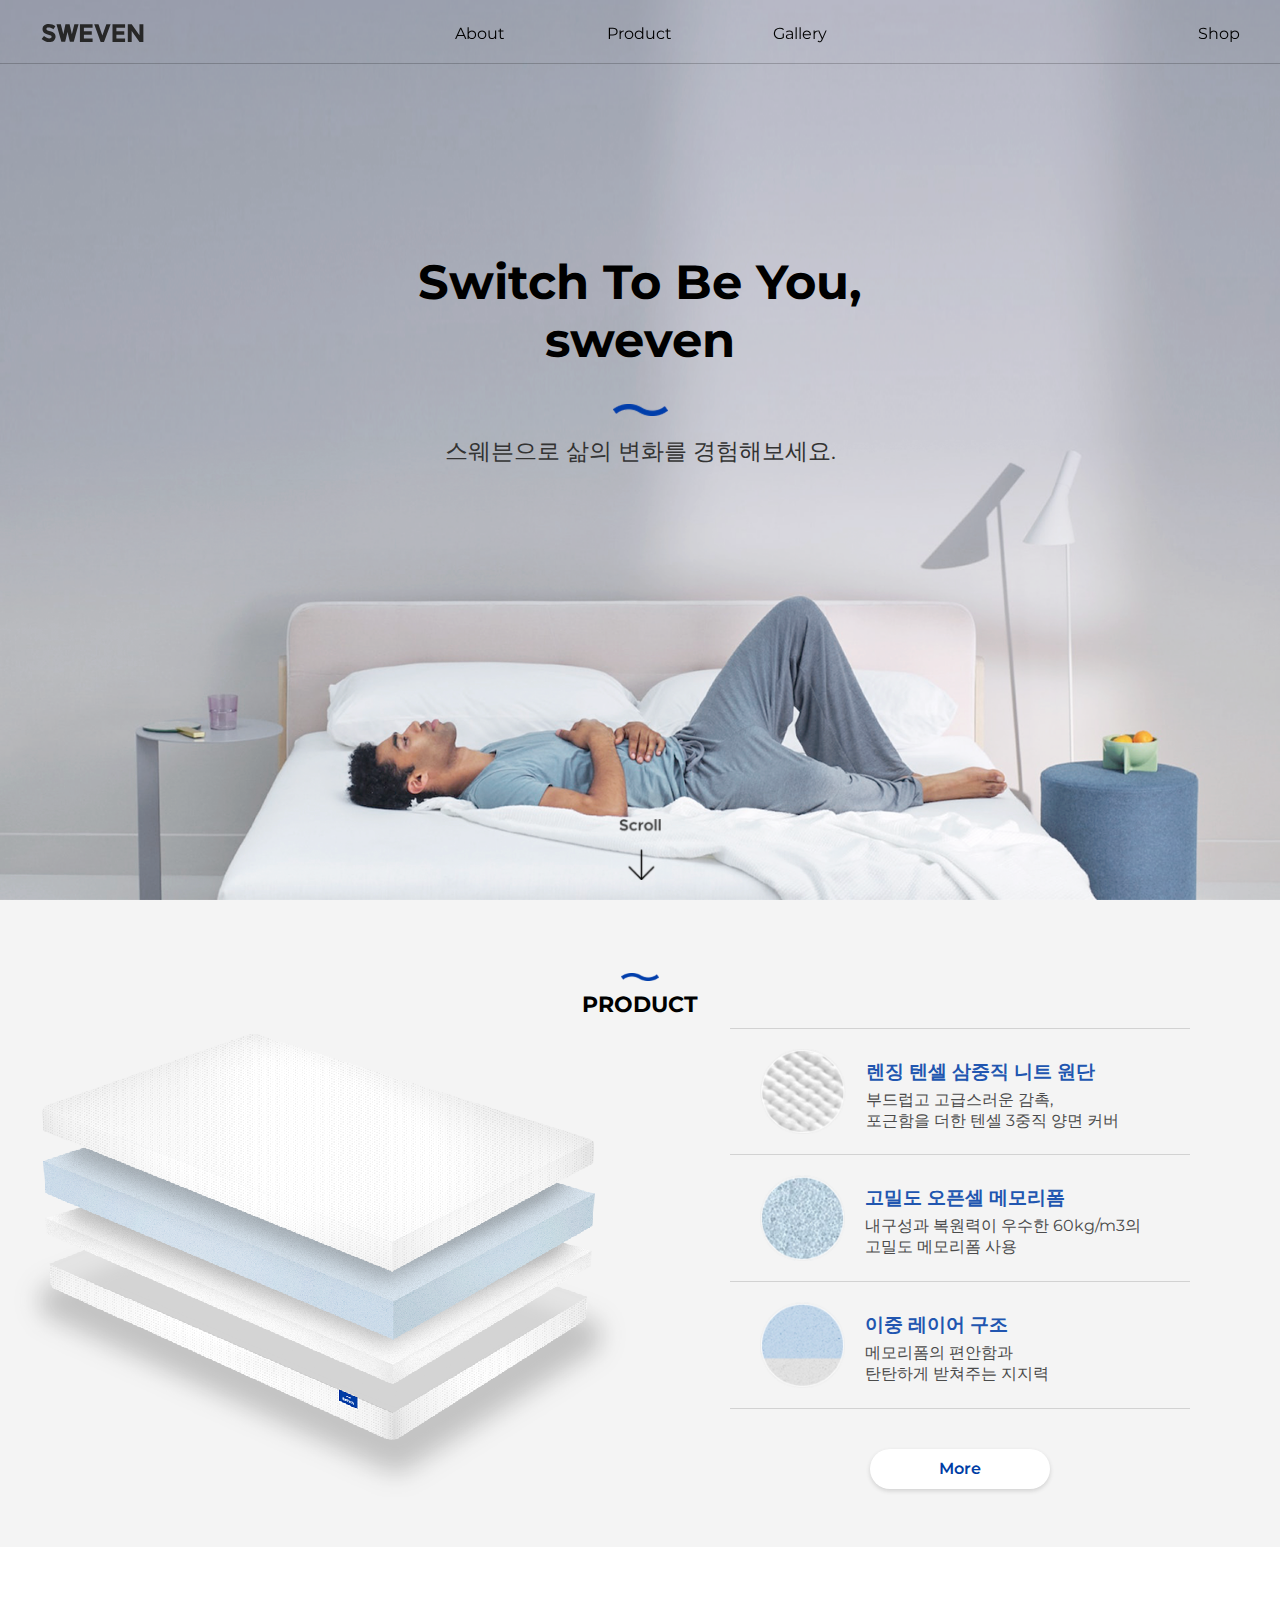
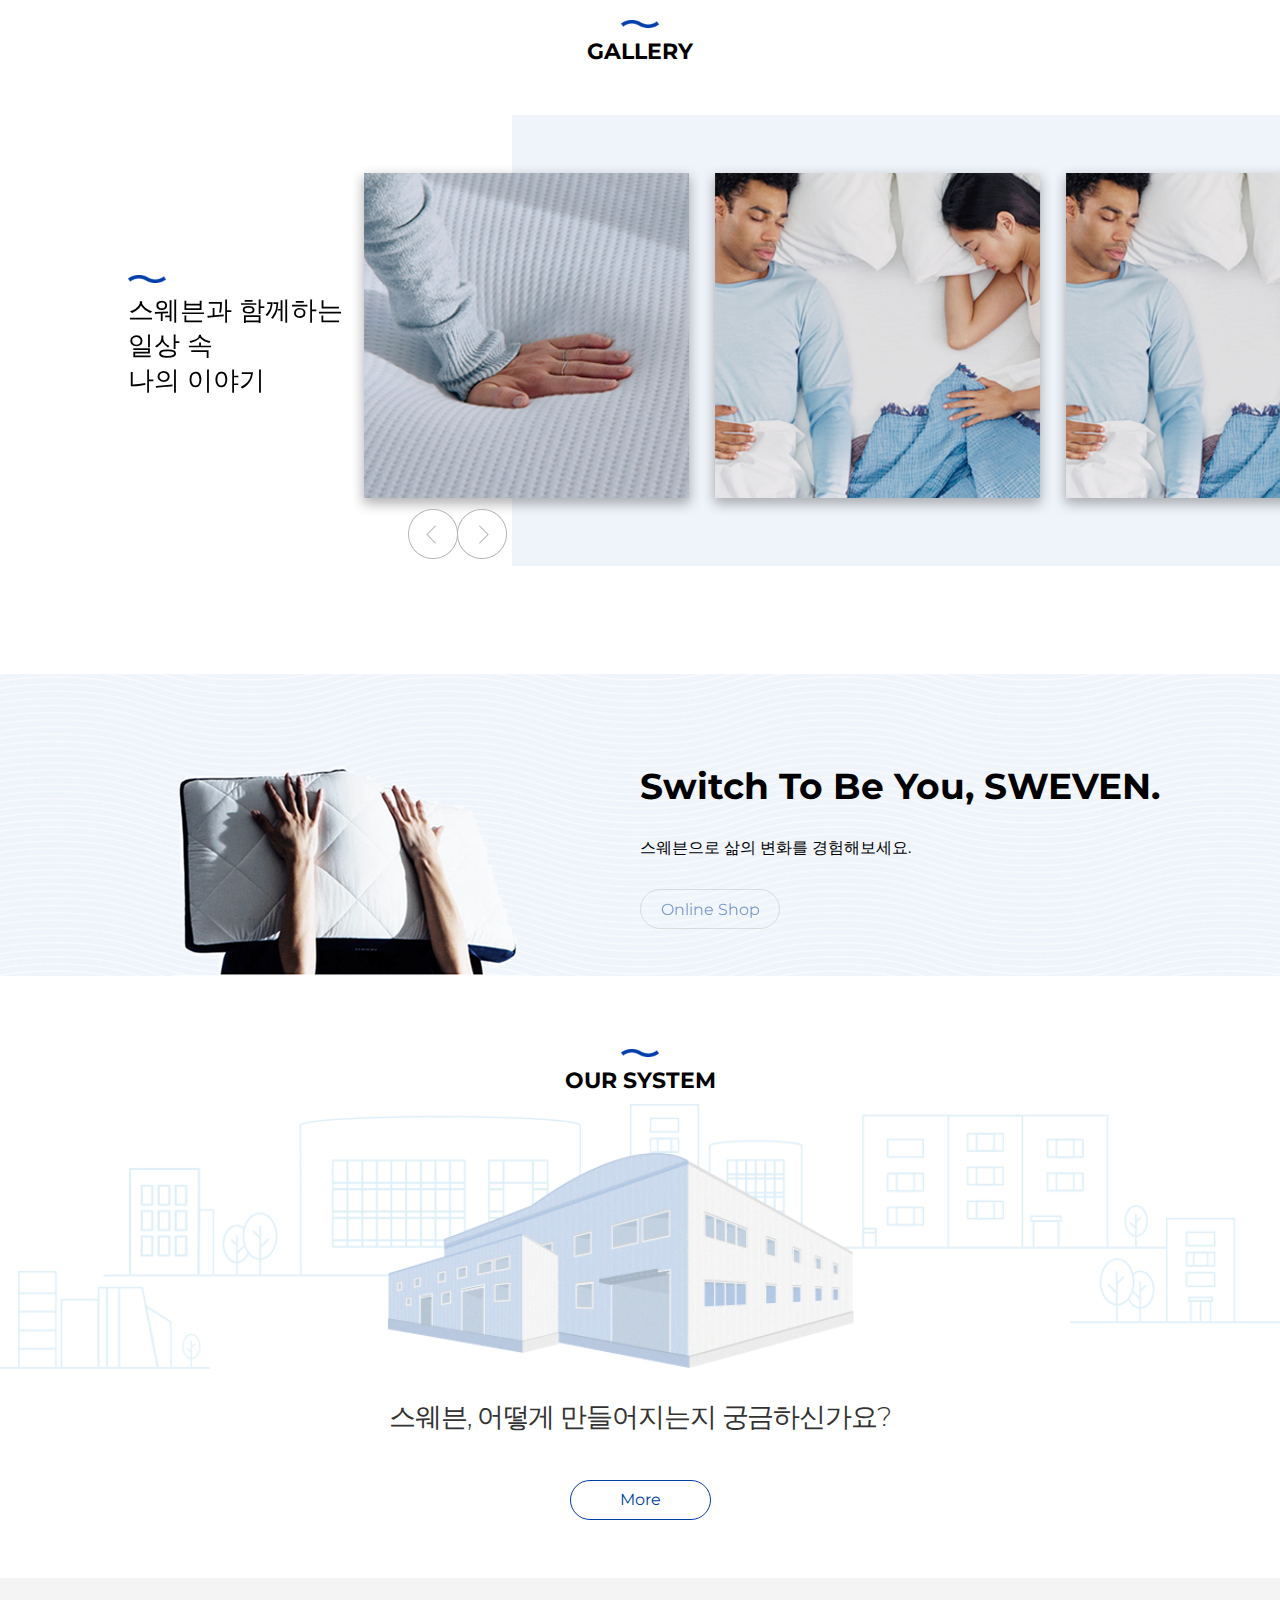
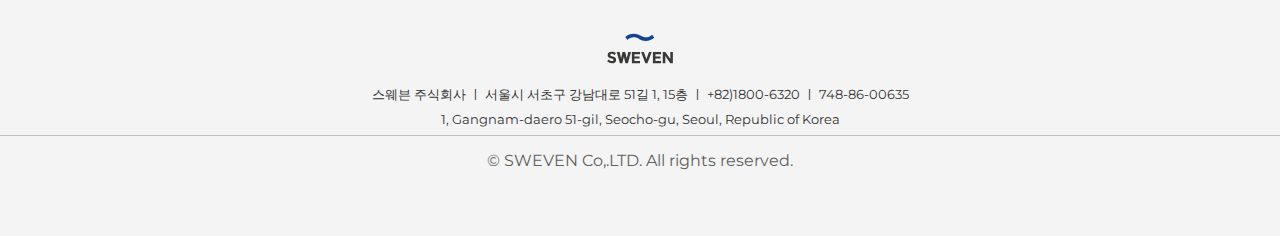
==== index.html @ abee272c "타이틀 수정" ====
<!DOCTYPE html>
<html lang="en">
<head>
  <meta charset="UTF-8">
  <meta name="viewport" content="width=device-width, initial-scale=1.0">
  <meta http-equiv="X-UA-Compatible" content="ie=edge">
  <link href="https://fonts.googleapis.com/css?family=Montserrat" rel="stylesheet">
  <link rel="stylesheet" href="css/common.css">
  <!-- <link rel="stylesheet" href="css/slick.css">
  <link rel="stylesheet" href="css/slick-theme.css"> -->
  <link rel="stylesheet" href="css/flickity.css">
  <link rel="stylesheet" href="css/style.css">
  <link rel="stylesheet" href="css/responsive.css">
  <script src="js/jquery-3.3.1.min.js"></script>
  <script src="js/animation.js" defer="defer"  ></script>
  <!-- <script src="js/slick.min.js"></script> -->
  <script src="js/flickity.pkgd.min.js"></script>
  <script src="js/script.js"></script>
  <title>sweven</title>
</head>
<body>
  
<!-- navigation -->
<div id="header">
  <div class="wrap">
    <div class="gnb">
      <h1 class="logo">
        <a href="index.html">
          <img src="images/header/sweven_tit.svg" alt="스웨븐">
        </a>
      </h1>
      <ul class="navigation">
        <li class="links"><a href="about1.html">about</a></li>
        <li class="links"><a href="product.html">product</a></li>
        <li class="links"><a href="gallery.html">gallery</a></li>
      </ul>
      <div class="shop_link">
        <a href="#">shop</a>
      </div>
    </div>
  </div>
</div>
<!-- end navigation -->

  <!-- main contents -->
  <div id="main" class="container main">
    <div class="visual">
      <div class="text_box">
        <h2 class="visual_title">
          Switch To Be You, sweven
        </h2>
        <img src="images/main/sweven_logo.png" alt="스웨븐 로고">
        <p class="sub_title">
          스웨븐으로 삶의 변화를 경험해보세요.
        </p>
      </div>
      <a id="scrollDown" href="#">
        <img src="images/main/scroll_down.png" alt="아래 화살표">
      </a>
    </div>
    <div class="contents">
      <div class="wrap">
        <div class="inner">
          
          <!-- section1 product -->
          <div class="section product">
            <div class="wrap">
              <h3 class="section_tit">
                <img src="images/main/sweven_logo.png" alt="스웨븐 로고">
                <p>PRODUCT</p>
              </h3>
              <div class="product_intro flex_cont">
                <div class="cont left">
                  <!-- mattress animation -->                  
                    <div class="index-animation">
                      <div id="AnimationContainer" class="animation-container">
                        <div class="animation-wrap">
                          <picture id="layer-blue"> <img class="lazyautosizes lazyloaded" alt="" src="images/main/bottom_sweven.png"
                              data-src="images/main/bottom_sweven.png" id="layer-blue-img" data-sizes="auto" sizes="852px">
                          </picture>
                          <picture id="layer-springs"> <img class="lazyautosizes lazyloaded" alt="" src="images/main/supporter.png"
                              data-src="images/supporter.png" id="layer-springs-img" data-sizes="auto" sizes="852px"> </picture>
                          <picture id="layer-grey"> <img class="lazyautosizes lazyloaded" alt="" src="images/main/memory_foam.png" data-src="images/memory_foam.png"
                              id="layer-grey-img" data-sizes="auto" sizes="852px"> </picture>
                          <picture id="layer-top"> <img class="lazyautosizes lazyloaded" alt="" src="images/main/top_sweven.png" data-src="images/main/top_sweven.png"
                              id="layer-top-img" data-sizes="auto" sizes="852px"> </picture>
                        </div>
                      </div>
                    </div>
                  <div id="IntersectionTrigger"></div>
                </div>
                <div class="cont right">
                  <ul class="product_infomation">
                    <li class="list flex_cont">
                      <img class="thumbnail" src="images/main/product_thumb1.png" alt="">
                      <div class="detail">
                        <h4>렌징 텐셀 삼중직 니트 원단</h4>  
                        <p>부드럽고 고급스러운 감촉, <br> 포근함을 더한 텐셀 3중직 양면 커버</p>
                      </div>
                    </li>
                    <li class="list flex_cont">
                      <img class="thumbnail" src="images/main/product_thumb2.png" alt="">
                      <div class="detail">
                        <h4>고밀도 오픈셀 메모리폼</h4>  
                        <p>내구성과 복원력이 우수한 60kg/m3의 <br> 고밀도 메모리폼 사용</p>
                      </div>
                    </li>
                    <li class="list flex_cont">
                      <img class="thumbnail" src="images/main/product_thumb3.png" alt="">
                      <div class="detail">
                        <h4>이중 레이어 구조</h4>  
                        <p>메모리폼의 편안함과 <br> 탄탄하게 받쳐주는 지지력</p>
                      </div>
                    </li>
                  </ul>
                  <div class="btn_wrap">
                    <a class="more_btn" href="#">
                      More
                    </a>
                  </div>
                </div>
              </div>
            </div>
          </div>
          <!-- end section1 product -->

          <!-- section2 gallery -->
          <div class="section gallery">
            <div class="wrap">
              <h3 class="section_tit">
                <img src="images/main/sweven_logo.png" alt="스웨븐 로고">
                <p>GALLERY</p>
              </h3>
              <!-- slick slide use -->
              <div class="slider_container">
                <ul class="main_slide">
                  <li class="slides">
                    <img src="images/main/slide_img1.png" alt="">
                  </li>
                  <li class="slides">
                    <img src="images/main/slide_img2.png" alt="">
                  </li>
                  <li class="slides">
                    <img src="images/main/slide_img3.png" alt="">
                  </li>
                  <li class="slides">
                    <img src="images/main/slide_img3.png" alt="">
                  </li>
                  <li class="slides">
                    <img src="images/main/slide_img3.png" alt="">
                  </li>
                  <li class="slides">
                    <img src="images/main/slide_img3.png" alt="">
                  </li>
                  <li class="slides">
                    <img src="images/main/slide_img3.png" alt="">
                  </li>
                  <li class="slides">
                    <img src="images/main/slide_img3.png" alt="">
                  </li>
                  <li class="slides">
                    <img src="images/main/slide_img3.png" alt="">
                  </li>
                  <li class="slides">
                    <img src="images/main/slide_img3.png" alt="">
                  </li>
                  <li class="slides">
                    <img src="images/main/slide_img3.png" alt="">
                  </li>
                </ul>
                <div class="gallery_sub">
                  <img src="images/main/sweven_logo.png" alt="">
                  <p>
                    스웨븐과 함께하는 <br>
                    일상 속 <br>
                    나의 이야기
                  </p>
                </div>
              </div>
              <!-- end slick slide use -->
            </div>
          </div>
          <!-- end section2 gallery -->
          
          <!-- shop banner -->
          <div id="banner">
            <div class="wrap">
              <div class="flex_cont">
                <div class="cont left">
                  <img class="" src="images/main/banner_img.png" alt="">
                </div>
                <div class="cont right">
                  <h4>Switch To Be You, SWEVEN.</h4>  
                  <p>스웨븐으로 삶의 변화를 경험해보세요.</p>
                  <a class="shop_link" href="#">Online Shop</a>
                </div>
              </div>
            </div>
          </div>
          <!-- end shop banner -->
          
          <!-- section3 system -->
          <div class="section our_system">
            <div class="wrap">
              <h3 class="section_tit">
                <img src="images/main/sweven_logo.png" alt="스웨븐 로고">
                <p>OUR SYSTEM</p>
              </h3>
              <div class="bg_wrap">
                <img src="images/main/system_bg.png" alt="">
              </div>
              <h4 class="sub_title">
                스웨븐,  어떻게 만들어지는지 궁금하신가요?
              </h4>
              <div class="btn_wrap">
                <a class="more_btn" href="#">
                  More
                </a>
              </div>
            </div>
          </div>
          <!-- end section3 system -->

        </div>
      </div>
    </div>
  </div>
  
  <!-- footer -->
  <div id="footer">
    <div class="wrap">
      <h1 class="footer_logo">
        <img src="images/footer/sweven_logo_footer.svg" alt="">
      </h1>
      <p class="footer_info">
        스웨븐 주식회사   ㅣ   서울시 서초구 강남대로 51길 1, 15층   ㅣ   +82)1800-6320   ㅣ   748-86-00635
      </p>
      <p class="address">
         1, Gangnam-daero 51-gil, Seocho-gu, Seoul, Republic of Korea
      </p>
    </div>
    <div class="copywrite">
      © SWEVEN Co,.LTD. All rights reserved.
    </div>
  </div>
  <!-- end footer -->
</body>
</html>
---- css/common.css ----
/* common css */
* {
  box-sizing: border-box;
}

body,h1,h2,h3,h4,h5,h6,p,ul,li {
  margin: 0;
  padding: 0;
}

img {
  vertical-align: bottom;
}

ul li {
  list-style-type: none;
}

a {
  color: #000;
  text-decoration: none;
}

a:hover {
  color: #000;
  text-decoration: none;
}

#container {
  max-width: 100%;
  padding: 0;
  margin: 0;
}

#container .wrap {
  max-width: 1200px;
  margin: 0 auto;
}

/* public class */

.flex_cont {
  display: flex;
  flex-direction: row;
}

#banner {
  padding: 90px 0 0;
  background: url(../images/main/banner_bg.png) center no-repeat;
  background-size: cover;
}

#banner .cont {
  width: 50%;
}

#banner .cont.left img {
  display: block;
  max-width: 357px;
  width: 100%;
  margin-left: auto;
  margin-right: 110px;
}
#banner .cont.right h4 {
  font-size: 36px;
  margin-bottom: 30px;
}
#banner .cont.right p {
  font-sie: 20px;
  margin-bottom: 30px;
}
#banner .cont.right .shop_link {
  display: inline-block;
  width: 140px;
  height: 40px;
  opacity: 0.5;
  border-radius: 20px;
  border: solid 1px #bfbfbf;
  color: #003da5;
  line-height: 40px;
  text-align: center;
}


/* footer css */
#footer {
  padding: 50px 0;
  background-color: #f4f4f4;
}
#footer .wrap {
  border-bottom: 1px solid #bfbfbf;
}
#footer .wrap .footer_logo {
  padding-bottom: 20px;
  text-align: center;
}
#footer .wrap .footer_logo img {
  display: inline-block;
  max-width: 72px;
  text-align: center;
}
#footer .wrap .footer_info {
  text-align: center;
  font-size: 12.5px;
  font-weight: normal;
  font-style: normal;
  font-stretch: normal;
  letter-spacing: normal;
  color: #333333;

}
#footer .wrap .address {
  padding: 8px 0;
  text-align: center;
  font-size: 12.5px;
  font-weight: normal;
  font-style: normal;
  font-stretch: normal;
  letter-spacing: normal;
  color: #333333;

}
#footer .copywrite {
  text-align: center;
  font-weight: normal;
  font-style: normal;
  font-stretch: normal;
  line-height: 3.16;
  letter-spacing: normal;
  color: #5f5f5f;
}
---- css/style.css ----
/* import layouts css */
@import "font.css";
@import "header.css";
@import "main.css";
@import "about.css";
@import "product.css";
@import "animation.css";
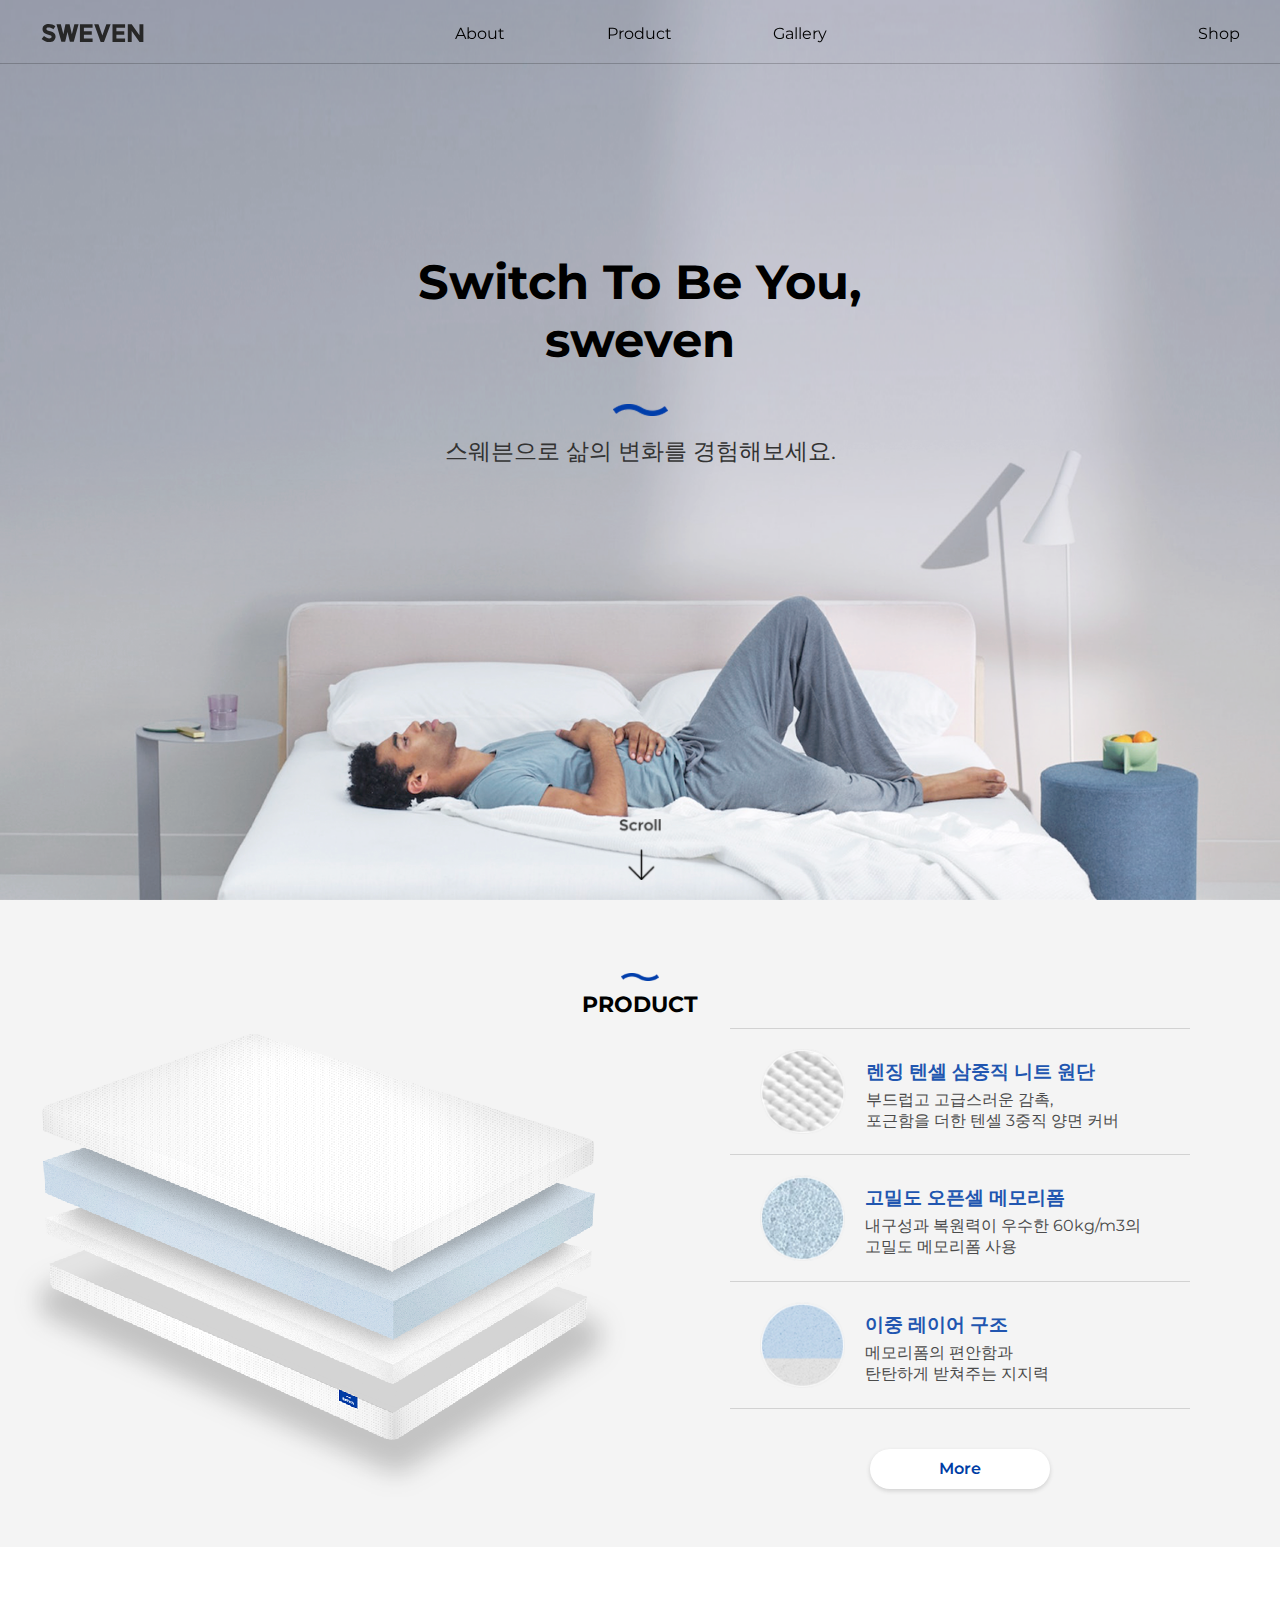
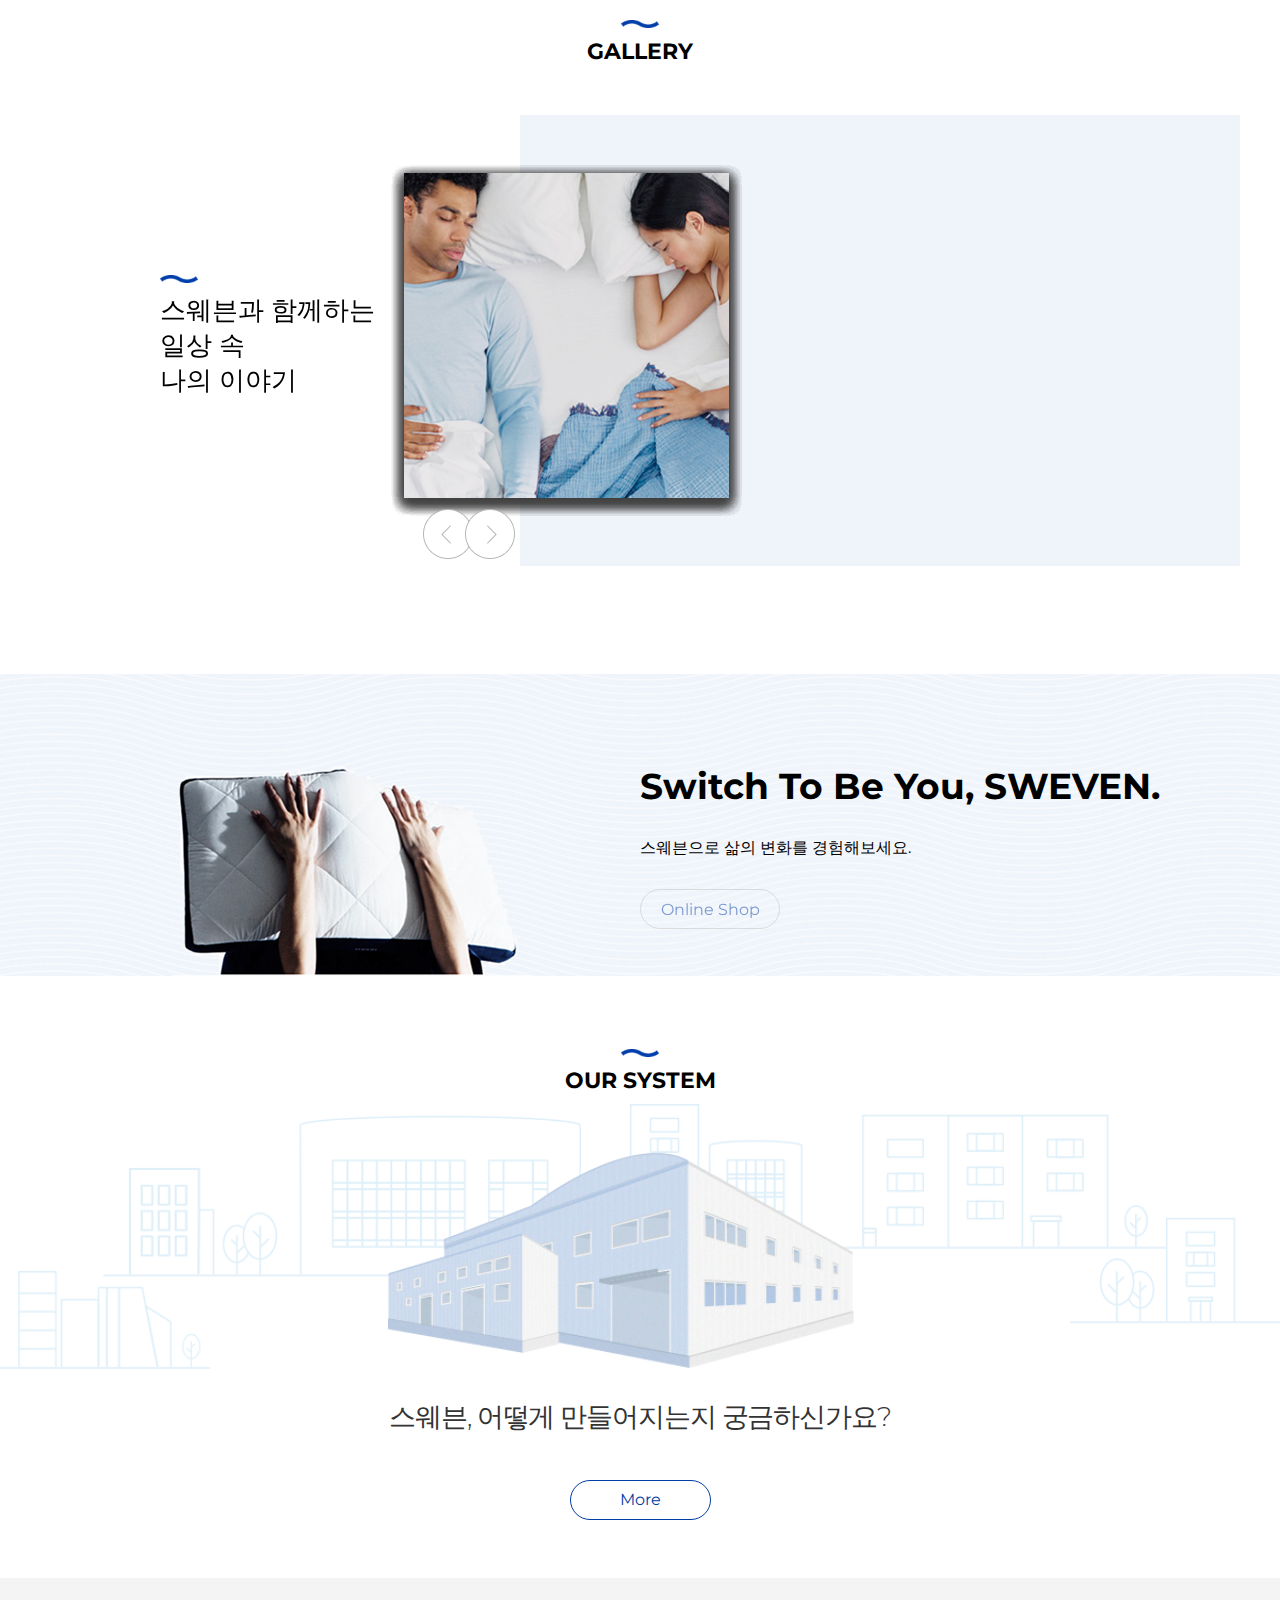
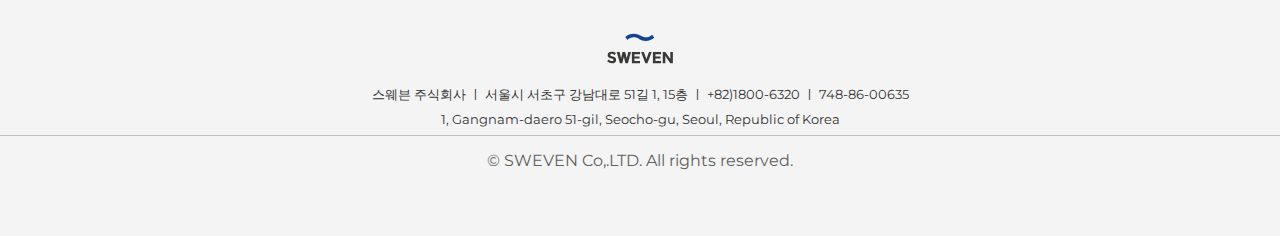
==== commit df89a927: "상단네비게이션 효과, 갤러리 페이지 작업" ====
--- a/index.html
+++ b/index.html
@@ -70,25 +70,37 @@
                 <p>PRODUCT</p>
               </h3>
               <div class="product_intro flex_cont">
-                <div class="cont left">
-                  <!-- mattress animation -->                  
-                    <div class="index-animation">
-                      <div id="AnimationContainer" class="animation-container">
-                        <div class="animation-wrap">
-                          <picture id="layer-blue"> <img class="lazyautosizes lazyloaded" alt="" src="images/main/bottom_sweven.png"
-                              data-src="images/main/bottom_sweven.png" id="layer-blue-img" data-sizes="auto" sizes="852px">
-                          </picture>
-                          <picture id="layer-springs"> <img class="lazyautosizes lazyloaded" alt="" src="images/main/supporter.png"
-                              data-src="images/supporter.png" id="layer-springs-img" data-sizes="auto" sizes="852px"> </picture>
-                          <picture id="layer-grey"> <img class="lazyautosizes lazyloaded" alt="" src="images/main/memory_foam.png" data-src="images/memory_foam.png"
-                              id="layer-grey-img" data-sizes="auto" sizes="852px"> </picture>
-                          <picture id="layer-top"> <img class="lazyautosizes lazyloaded" alt="" src="images/main/top_sweven.png" data-src="images/main/top_sweven.png"
-                              id="layer-top-img" data-sizes="auto" sizes="852px"> </picture>
-                        </div>
-                      </div>
-                    </div>
-                  <div id="IntersectionTrigger"></div>
-                </div>
+								<div class="cont left">
+									<!-- mattress animation -->
+									<div class="index-animation">
+										<div id="AnimationContainer" class="animation-container">
+											<div class="animation-wrap">
+												<picture id="layer-blue"> <img
+													class="lazyautosizes lazyloaded" alt=""
+													src="images/main/bottom_sweven.png"
+													data-src="images/main/bottom_sweven.png"
+													id="layer-blue-img" data-sizes="auto" sizes="852px">
+												</picture>
+												<picture id="layer-springs"> <img
+													class="lazyautosizes lazyloaded" alt=""
+													src="images/main/supporter.png"
+													data-src="images/supporter.png" id="layer-springs-img"
+													data-sizes="auto" sizes="852px"> </picture>
+												<picture id="layer-grey"> <img
+													class="lazyautosizes lazyloaded" alt=""
+													src="images/main/memory_foam.png"
+													data-src="images/memory_foam.png" id="layer-grey-img"
+													data-sizes="auto" sizes="852px"> </picture>
+												<picture id="layer-top"> <img
+													class="lazyautosizes lazyloaded" alt=""
+													src="images/main/top_sweven.png"
+													data-src="images/main/top_sweven.png" id="layer-top-img"
+													data-sizes="auto" sizes="852px"> </picture>
+											</div>
+										</div>
+									</div>
+									<div id="IntersectionTrigger"></div>
+								</div>
                 <div class="cont right">
                   <ul class="product_infomation">
                     <li class="list flex_cont">
@@ -220,7 +232,7 @@
             </div>
           </div>
           <!-- end section3 system -->
-
+          
         </div>
       </div>
     </div>
--- a/css/style.css
+++ b/css/style.css
@@ -4,6 +4,7 @@
 @import "main.css";
 @import "about.css";
 @import "product.css";
+@import "gallery.css";
 @import "animation.css";
 
 
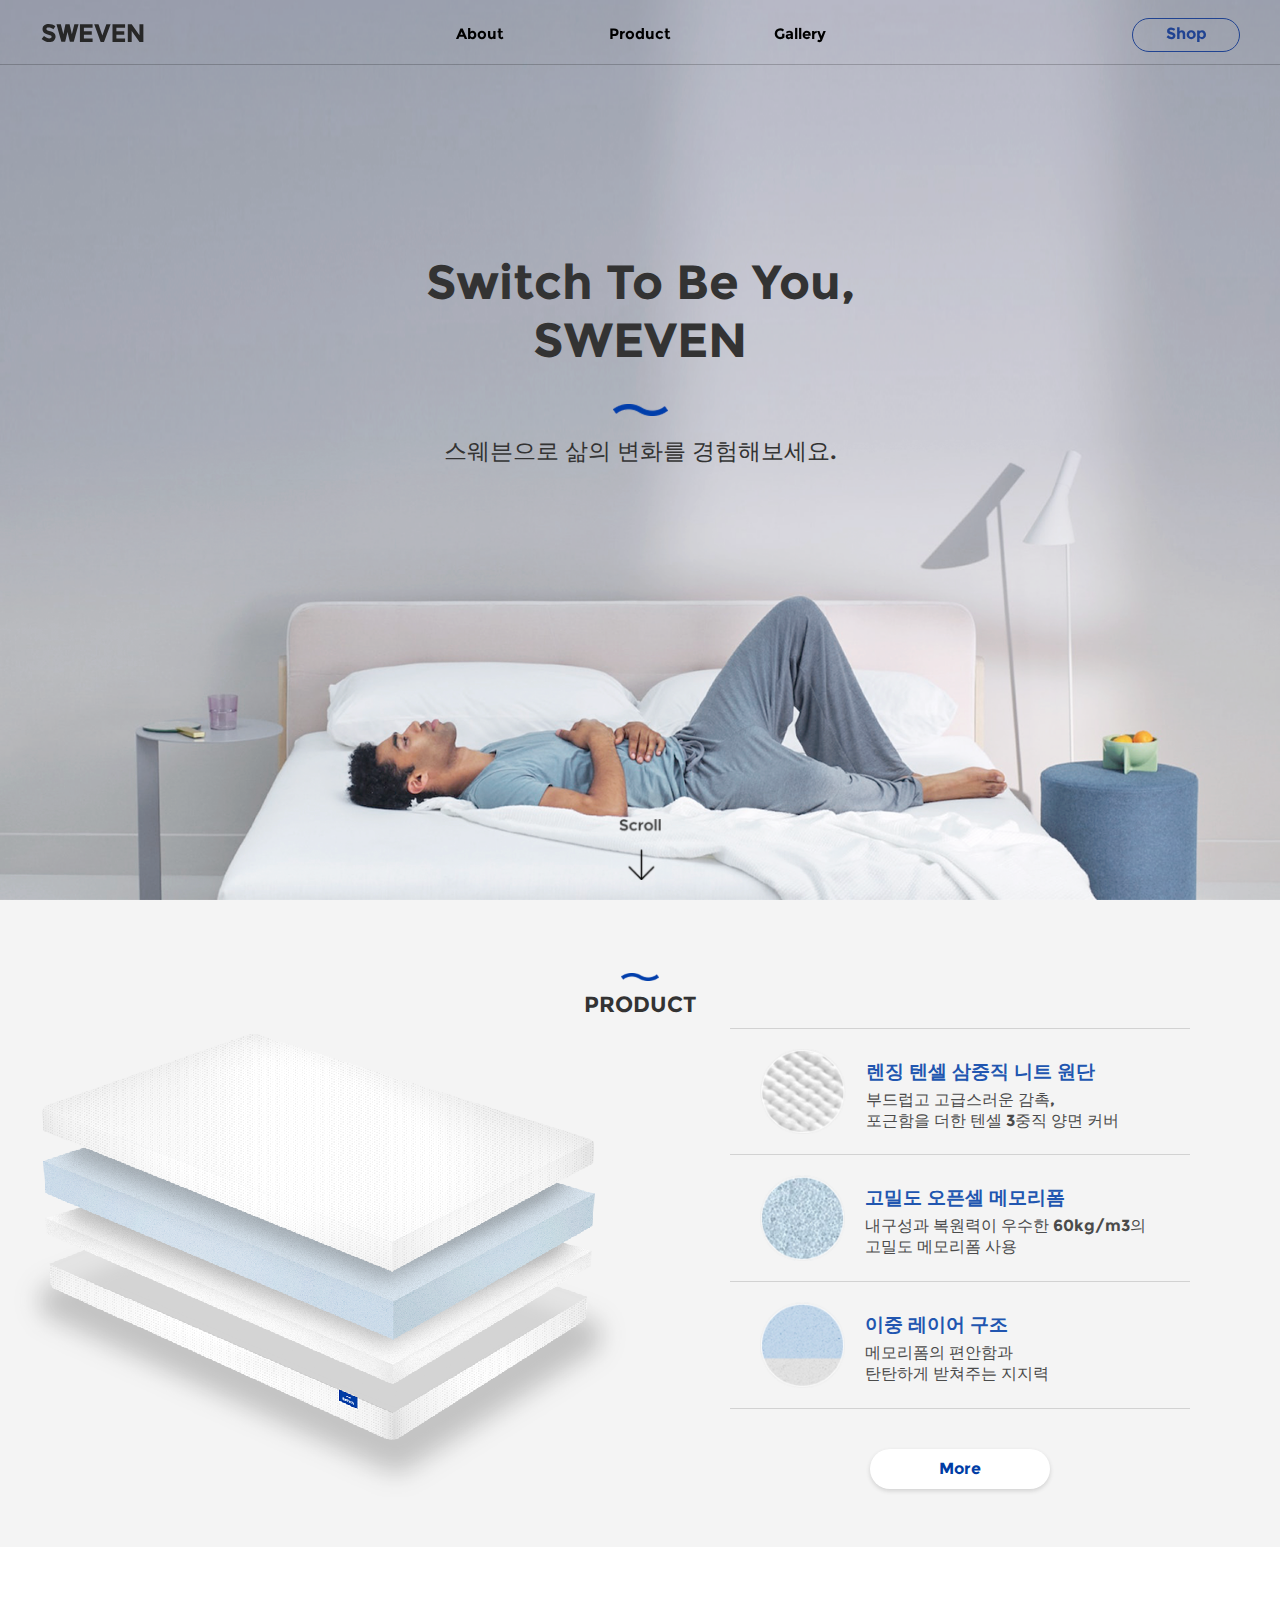
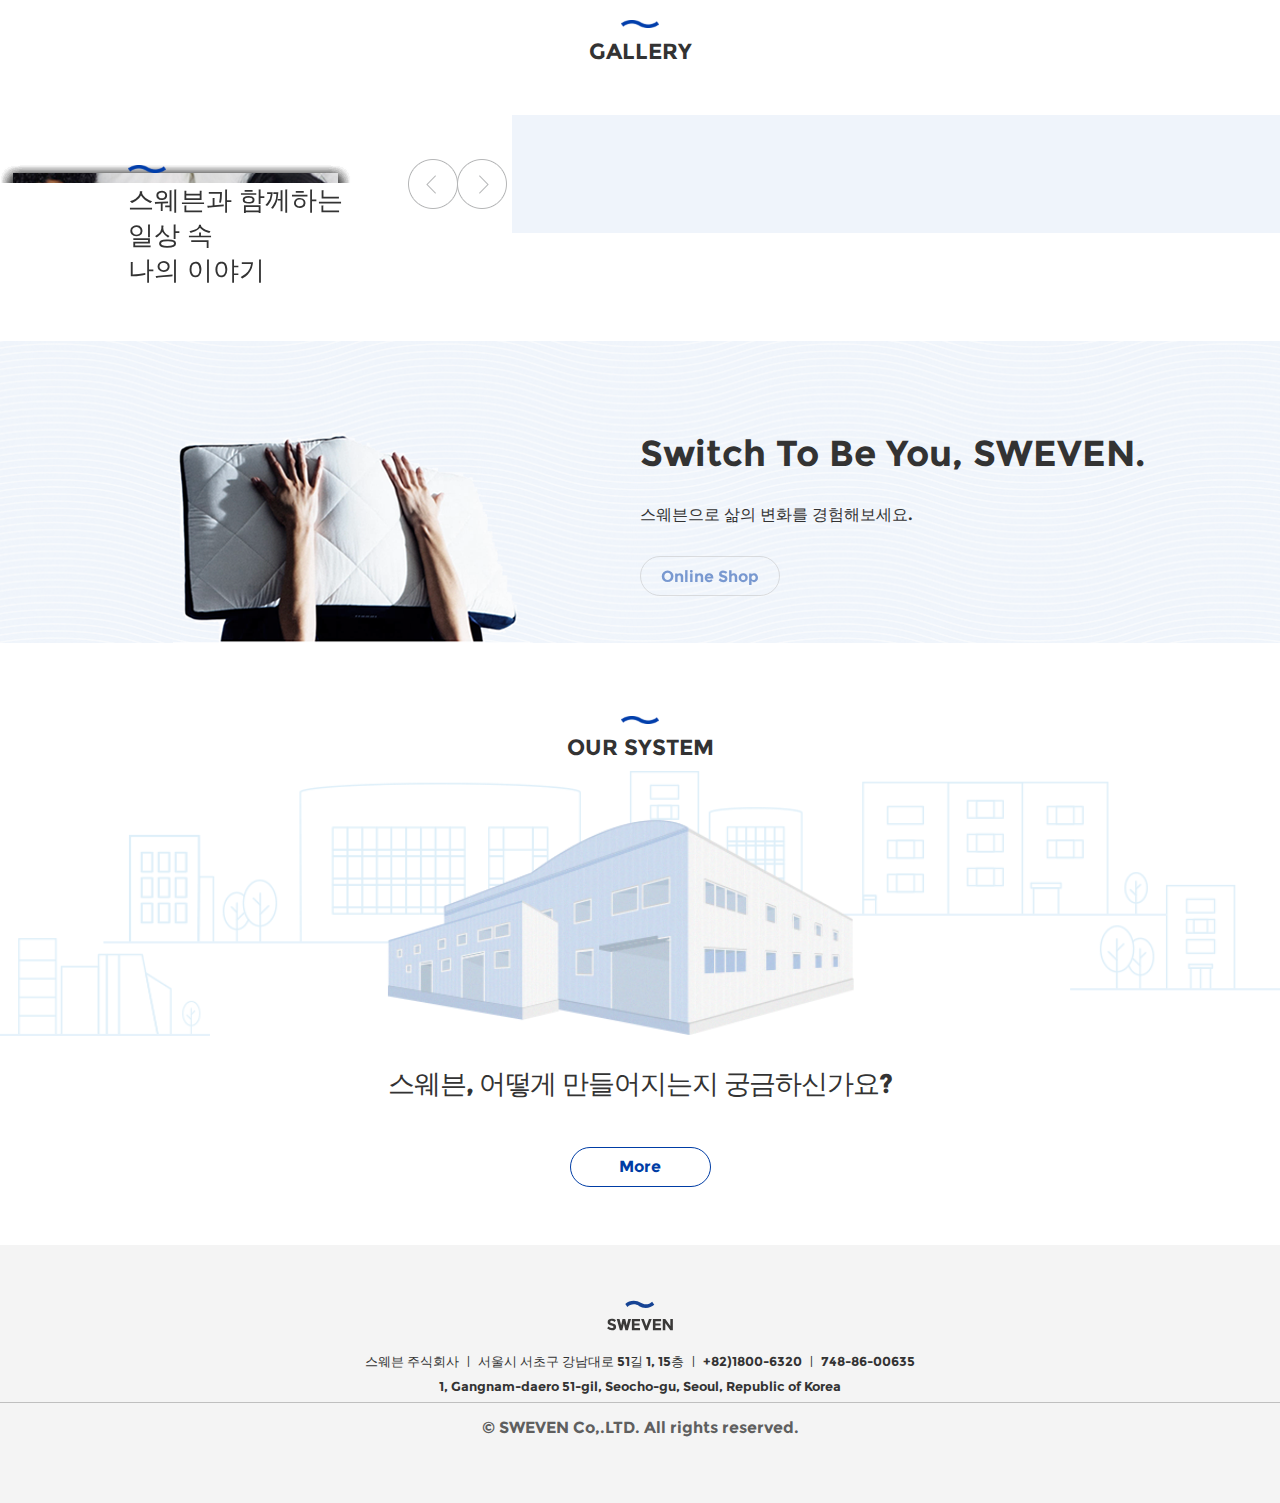
==== commit b1c8ed90: "소스수정, 폰트파일추가, layzload.js 추가" ====
--- a/index.html
+++ b/index.html
@@ -6,14 +6,11 @@
   <meta http-equiv="X-UA-Compatible" content="ie=edge">
   <link href="https://fonts.googleapis.com/css?family=Montserrat" rel="stylesheet">
   <link rel="stylesheet" href="css/common.css">
-  <!-- <link rel="stylesheet" href="css/slick.css">
-  <link rel="stylesheet" href="css/slick-theme.css"> -->
   <link rel="stylesheet" href="css/flickity.css">
   <link rel="stylesheet" href="css/style.css">
   <link rel="stylesheet" href="css/responsive.css">
   <script src="js/jquery-3.3.1.min.js"></script>
   <script src="js/animation.js" defer="defer"  ></script>
-  <!-- <script src="js/slick.min.js"></script> -->
   <script src="js/flickity.pkgd.min.js"></script>
   <script src="js/script.js"></script>
   <title>sweven</title>
@@ -47,7 +44,7 @@
     <div class="visual">
       <div class="text_box">
         <h2 class="visual_title">
-          Switch To Be You, sweven
+          Switch To Be You, SWEVEN
         </h2>
         <img src="images/main/sweven_logo.png" alt="스웨븐 로고">
         <p class="sub_title">
@@ -256,5 +253,24 @@
     </div>
   </div>
   <!-- end footer -->
+  <script>
+// main page slider
+// use flickity
+  $('.main_slide').flickity({
+  // options
+  cellAlign: 'left',
+  contain: true,
+  wrapAround: true,
+  pageDots: false
+  });
+
+  // slides first child hide
+  $('.main_slide .flickity-slider li:first-child').hide();
+  $('.flickity-button').click(function () {
+  //effect when the click slides button
+  $('.main_slide .flickity-slider li:first-child').fadeIn(300);
+  $('.gallery_sub').fadeOut(200);
+  })
+</script>
 </body>
 </html>--- a/css/common.css
+++ b/css/common.css
@@ -1,6 +1,7 @@
 /* common css */
 * {
   box-sizing: border-box;
+  color: #333;
 }
 
 body,h1,h2,h3,h4,h5,h6,p,ul,li {
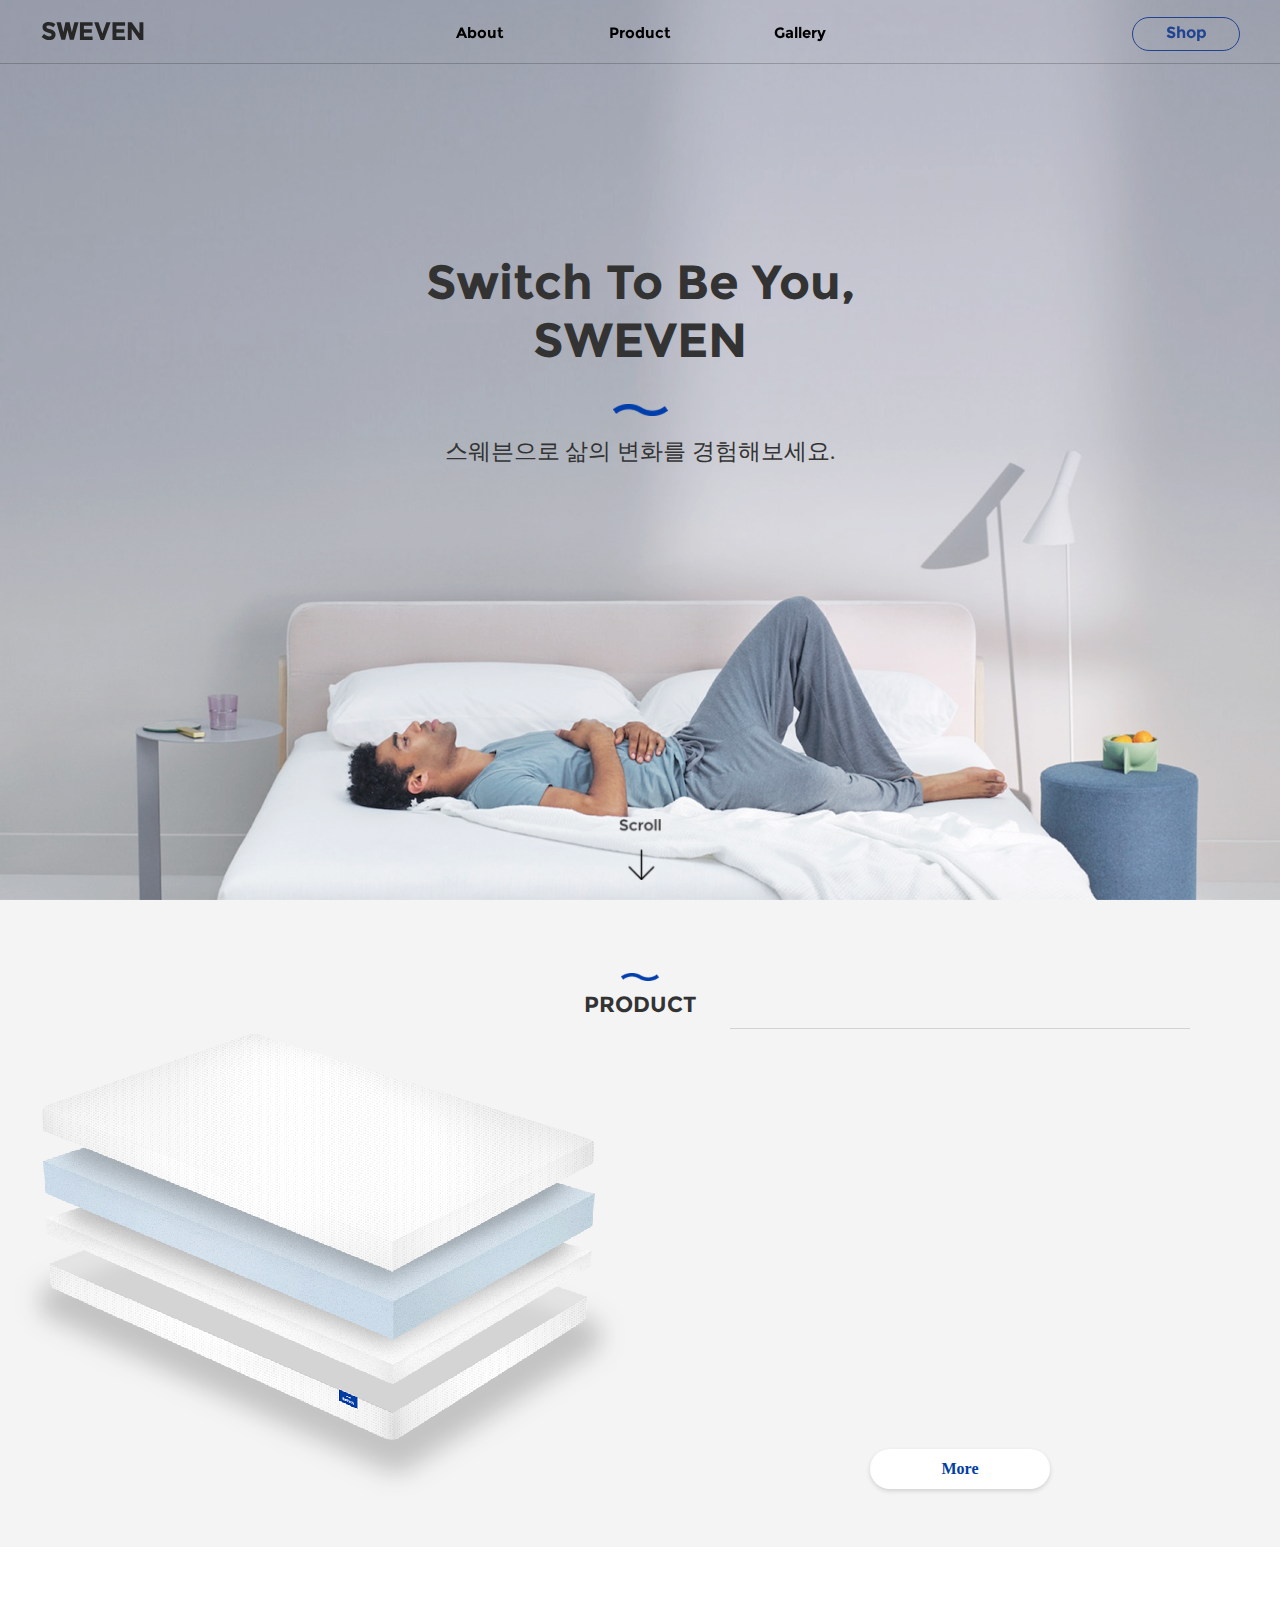
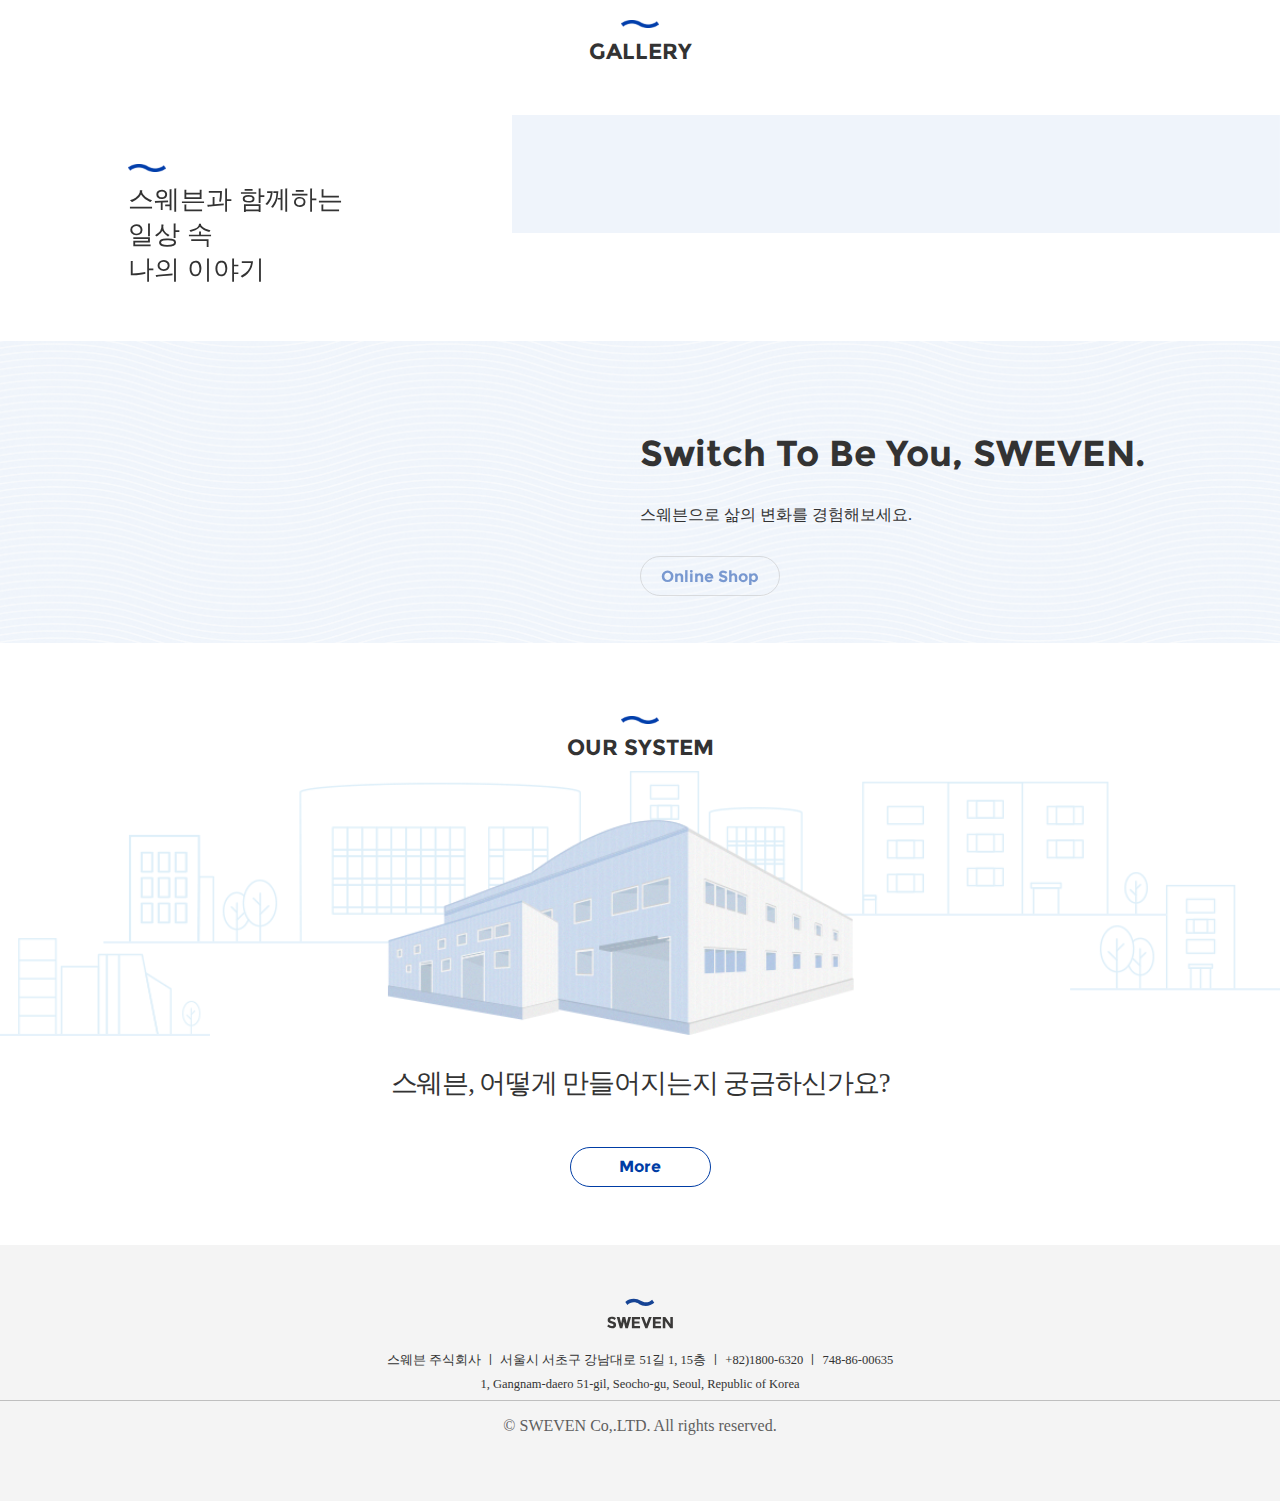
==== commit d1bfc7a2: "폰트사용 재정의" ====
--- a/index.html
+++ b/index.html
@@ -10,7 +10,7 @@
   <link rel="stylesheet" href="css/style.css">
   <link rel="stylesheet" href="css/responsive.css">
   <script src="js/jquery-3.3.1.min.js"></script>
-  <script src="js/animation.js" defer="defer"  ></script>
+  <script src="js/animation.js" defer="defer"></script>
   <script src="js/flickity.pkgd.min.js"></script>
   <script src="js/script.js"></script>
   <title>sweven</title>
@@ -27,12 +27,12 @@
         </a>
       </h1>
       <ul class="navigation">
-        <li class="links"><a href="about1.html">about</a></li>
-        <li class="links"><a href="product.html">product</a></li>
-        <li class="links"><a href="gallery.html">gallery</a></li>
+        <li class="links"><a class="en" href="about1.html">about</a></li>
+        <li class="links"><a class="en" href="product.html">product</a></li>
+        <li class="links"><a class="en" href="gallery.html">gallery</a></li>
       </ul>
       <div class="shop_link">
-        <a href="#">shop</a>
+        <a class="en" href="#">shop</a>
       </div>
     </div>
   </div>
@@ -43,7 +43,7 @@
   <div id="main" class="container main">
     <div class="visual">
       <div class="text_box">
-        <h2 class="visual_title">
+        <h2 class="visual_title en">
           Switch To Be You, SWEVEN
         </h2>
         <img src="images/main/sweven_logo.png" alt="스웨븐 로고">
@@ -62,7 +62,7 @@
           <!-- section1 product -->
           <div class="section product">
             <div class="wrap">
-              <h3 class="section_tit">
+              <h3 class="section_tit en">
                 <img src="images/main/sweven_logo.png" alt="스웨븐 로고">
                 <p>PRODUCT</p>
               </h3>
@@ -100,21 +100,21 @@
 								</div>
                 <div class="cont right">
                   <ul class="product_infomation">
-                    <li class="list flex_cont">
+                    <li class="list flex_cont lazyload1">
                       <img class="thumbnail" src="images/main/product_thumb1.png" alt="">
                       <div class="detail">
                         <h4>렌징 텐셀 삼중직 니트 원단</h4>  
                         <p>부드럽고 고급스러운 감촉, <br> 포근함을 더한 텐셀 3중직 양면 커버</p>
                       </div>
                     </li>
-                    <li class="list flex_cont">
+                    <li class="list flex_cont lazyload2">
                       <img class="thumbnail" src="images/main/product_thumb2.png" alt="">
                       <div class="detail">
                         <h4>고밀도 오픈셀 메모리폼</h4>  
                         <p>내구성과 복원력이 우수한 60kg/m3의 <br> 고밀도 메모리폼 사용</p>
                       </div>
                     </li>
-                    <li class="list flex_cont">
+                    <li class="list flex_cont lazyload3">
                       <img class="thumbnail" src="images/main/product_thumb3.png" alt="">
                       <div class="detail">
                         <h4>이중 레이어 구조</h4>  
@@ -136,13 +136,13 @@
           <!-- section2 gallery -->
           <div class="section gallery">
             <div class="wrap">
-              <h3 class="section_tit">
+              <h3 class="section_tit en">
                 <img src="images/main/sweven_logo.png" alt="스웨븐 로고">
                 <p>GALLERY</p>
               </h3>
               <!-- slick slide use -->
               <div class="slider_container">
-                <ul class="main_slide">
+                <ul class="main_slide lazyload2">
                   <li class="slides">
                     <img src="images/main/slide_img1.png" alt="">
                   </li>
@@ -196,12 +196,12 @@
             <div class="wrap">
               <div class="flex_cont">
                 <div class="cont left">
-                  <img class="" src="images/main/banner_img.png" alt="">
+                  <img class="lazyload2" src="images/main/banner_img.png" alt="">
                 </div>
                 <div class="cont right">
-                  <h4>Switch To Be You, SWEVEN.</h4>  
+                  <h4 class="en">Switch To Be You, SWEVEN.</h4>  
                   <p>스웨븐으로 삶의 변화를 경험해보세요.</p>
-                  <a class="shop_link" href="#">Online Shop</a>
+                  <a class="shop_link en" href="#">Online Shop</a>
                 </div>
               </div>
             </div>
@@ -211,7 +211,7 @@
           <!-- section3 system -->
           <div class="section our_system">
             <div class="wrap">
-              <h3 class="section_tit">
+              <h3 class="section_tit en">
                 <img src="images/main/sweven_logo.png" alt="스웨븐 로고">
                 <p>OUR SYSTEM</p>
               </h3>
@@ -222,7 +222,7 @@
                 스웨븐,  어떻게 만들어지는지 궁금하신가요?
               </h4>
               <div class="btn_wrap">
-                <a class="more_btn" href="#">
+                <a class="more_btn en" href="#">
                   More
                 </a>
               </div>
--- a/css/common.css
+++ b/css/common.css
@@ -27,6 +27,10 @@
   text-decoration: none;
 }
 
+.en {
+  font-family: "MontserratB", sans-serif;
+}
+
 #container {
   max-width: 100%;
   padding: 0;
@@ -49,6 +53,7 @@
   padding: 90px 0 0;
   background: url(../images/main/banner_bg.png) center no-repeat;
   background-size: cover;
+  overflow: hidden;
 }
 
 #banner .cont {
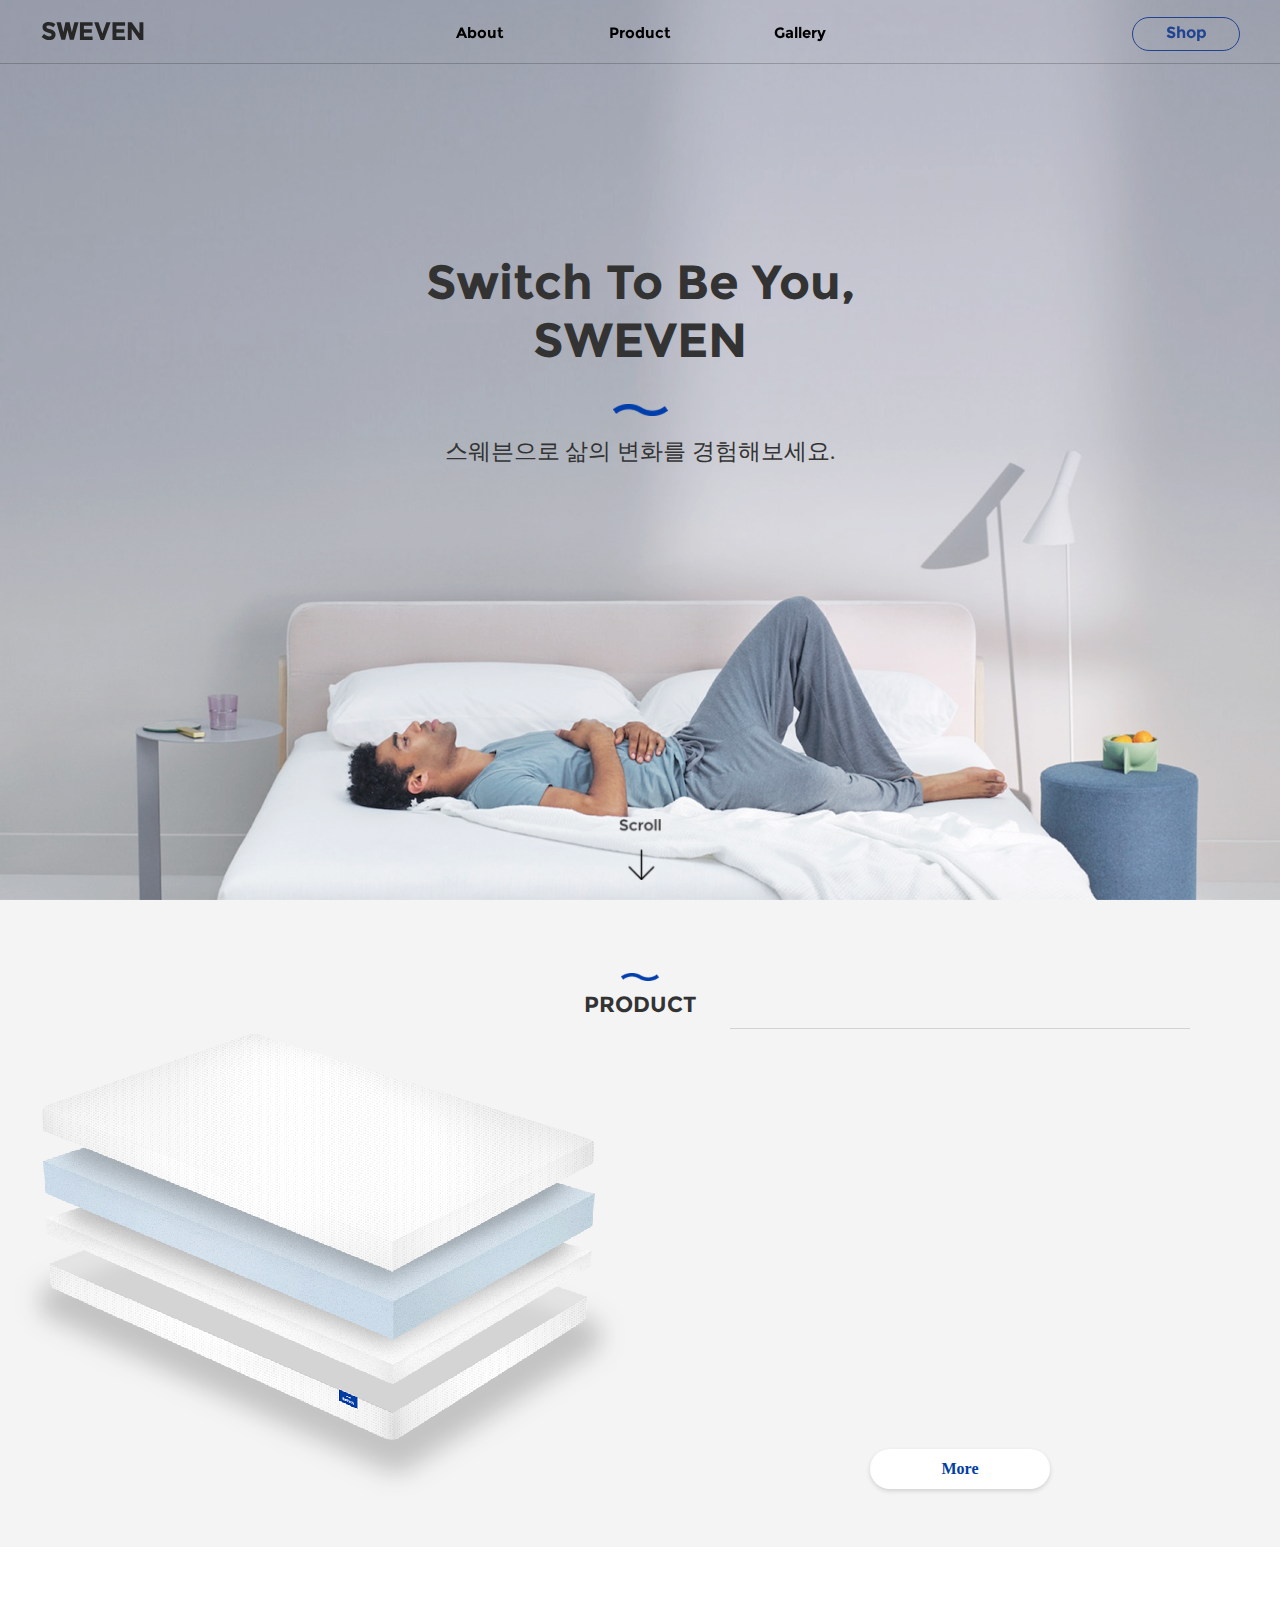
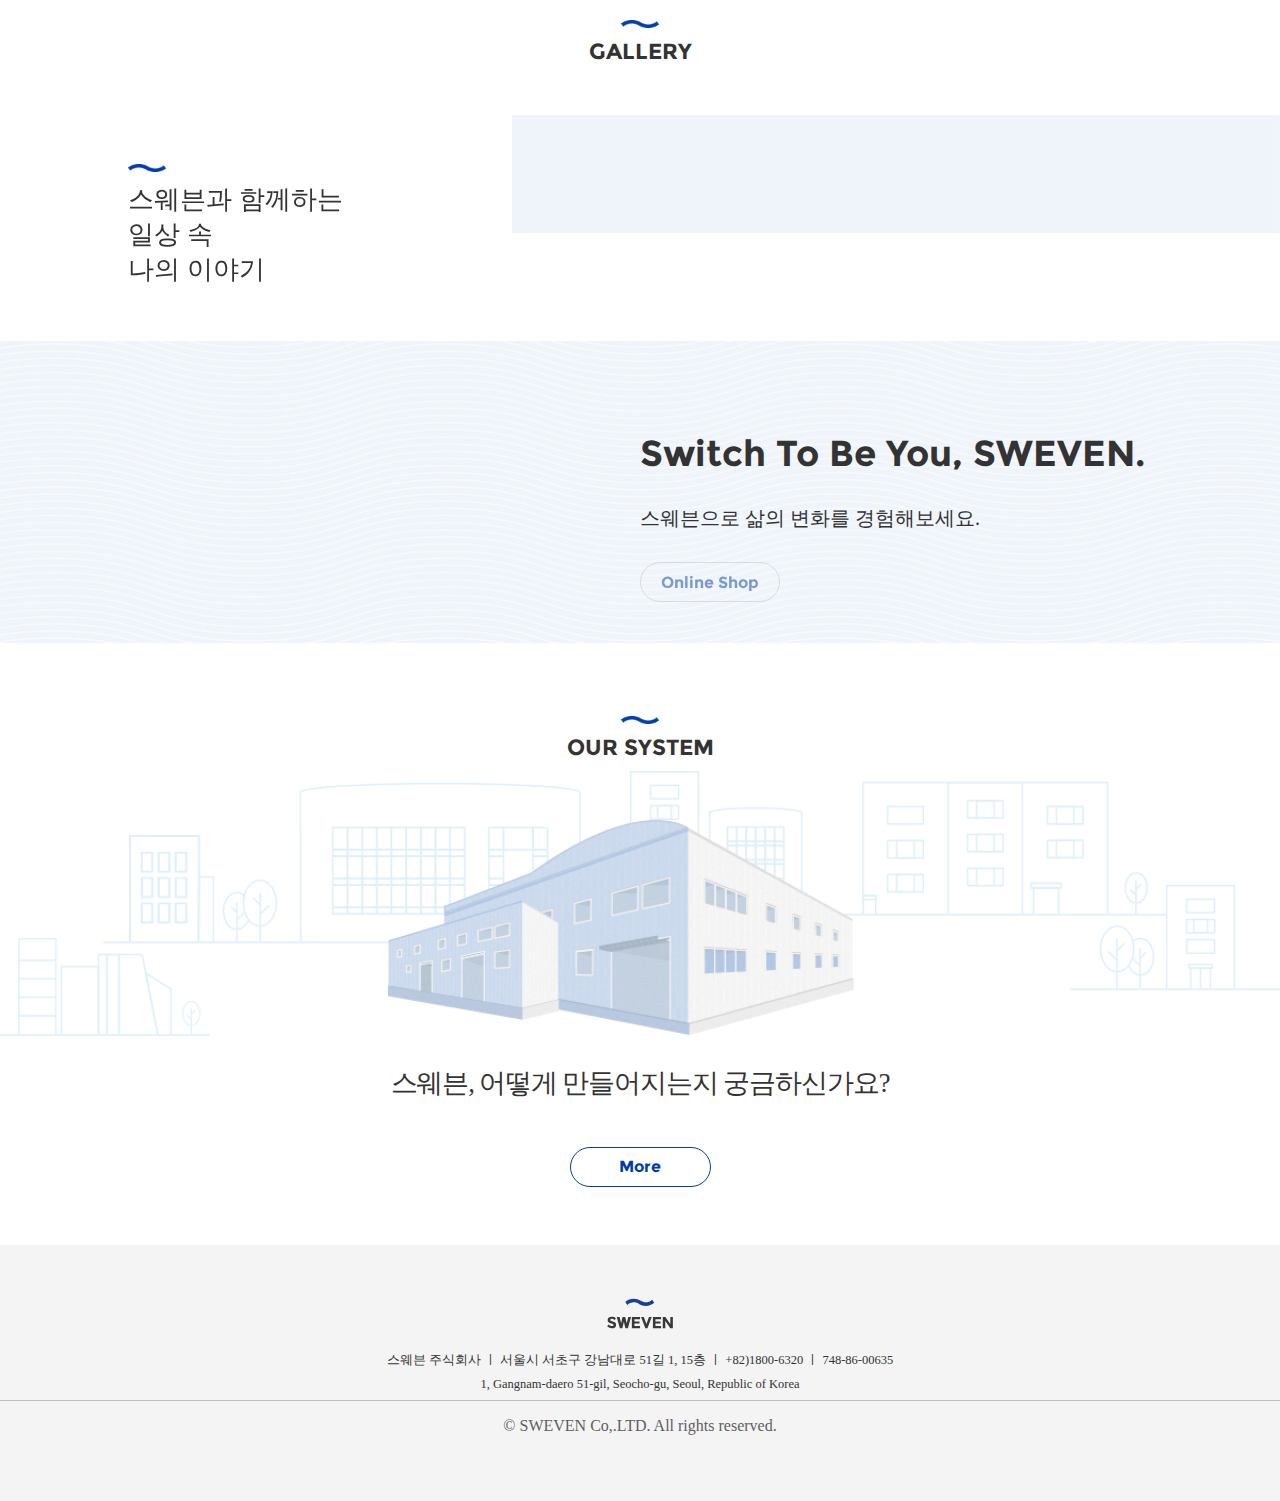
==== commit 2a6849dc: "반응형 작업 main,about,product" ====
--- a/index.html
+++ b/index.html
@@ -4,7 +4,7 @@
   <meta charset="UTF-8">
   <meta name="viewport" content="width=device-width, initial-scale=1.0">
   <meta http-equiv="X-UA-Compatible" content="ie=edge">
-  <link href="https://fonts.googleapis.com/css?family=Montserrat" rel="stylesheet">
+  <!-- <link href="https://fonts.googleapis.com/css?family=Montserrat" rel="stylesheet"> -->
   <link rel="stylesheet" href="css/common.css">
   <link rel="stylesheet" href="css/flickity.css">
   <link rel="stylesheet" href="css/style.css">
@@ -20,7 +20,9 @@
 <!-- navigation -->
 <div id="header">
   <div class="wrap">
-    <div class="gnb">
+    
+    <!-- use desktop -->
+    <div class="gnb is-desktop">
       <h1 class="logo">
         <a href="index.html">
           <img src="images/header/sweven_tit.svg" alt="스웨븐">
@@ -35,13 +37,48 @@
         <a class="en" href="#">shop</a>
       </div>
     </div>
+    
+    <!-- use mobile -->
+    <div class="m_gnb is-mobile">
+      <div class="wrap">
+        <a id="burger_btn" href="#">
+          <img src="images/main/burger_btn.png" alt="메뉴열기">
+        </a>
+        <h1 class="logo">
+          <a href="index.html">
+            <img src="images/header/sweven_tit.svg" alt="스웨븐">
+          </a>
+        </h1>
+        <a id="cart_btn" href="">
+          <img src="images/main/cart_btn.png" alt="상점가기">
+        </a>
+      </div>
+      <div class="navigation_wrap">
+        <h2>
+          Switch To Be You, <br>
+          SWEVEN
+          <a id="close_btn" href="#">
+            <img src="images/main/close_btn.png" alt="닫기">
+          </a>
+        </h2>
+        <ul class="navigation">
+          <li class="links"><a class="" href="about1.html">about</a></li>
+          <li class="links"><a class="" href="product.html">product</a></li>
+          <li class="links"><a class="" href="gallery.html">gallery</a></li>
+          <li class="links"><a class="" href="">shop</a></li>
+        </ul>
+      </div>
+      <div id="dim">
+      </div>
+    </div>
   </div>
 </div>
 <!-- end navigation -->
 
   <!-- main contents -->
   <div id="main" class="container main">
-    <div class="visual">
+    <!-- use desktop -->
+    <div class="visual is-desktop">
       <div class="text_box">
         <h2 class="visual_title en">
           Switch To Be You, SWEVEN
@@ -53,6 +90,13 @@
       </div>
       <a id="scrollDown" href="#">
         <img src="images/main/scroll_down.png" alt="아래 화살표">
+      </a>
+    </div>
+    <!-- use mobile -->
+    <div class="m_visual is-mobile">
+      <img src="images/main/m_main_visual.png" alt="">
+      <a id="m_scrollDown"href="">
+        <img src="/images/main/scroll_down.png" alt="">
       </a>
     </div>
     <div class="contents">
@@ -177,7 +221,7 @@
                     <img src="images/main/slide_img3.png" alt="">
                   </li>
                 </ul>
-                <div class="gallery_sub">
+                <div class="gallery_sub is-desktop">
                   <img src="images/main/sweven_logo.png" alt="">
                   <p>
                     스웨븐과 함께하는 <br>
@@ -196,7 +240,8 @@
             <div class="wrap">
               <div class="flex_cont">
                 <div class="cont left">
-                  <img class="lazyload2" src="images/main/banner_img.png" alt="">
+                  <img class="lazyload2 is-desktop" src="images/main/banner_img.png" alt="">
+                  <img class="lazyload2 is-mobile" src="images/main/m_banner_img.png" alt="">
                 </div>
                 <div class="cont right">
                   <h4 class="en">Switch To Be You, SWEVEN.</h4>  
@@ -216,7 +261,8 @@
                 <p>OUR SYSTEM</p>
               </h3>
               <div class="bg_wrap">
-                <img src="images/main/system_bg.png" alt="">
+                <img class="is-desktop" src="images/main/system_bg.png" alt="">
+                <img class="is-mobile" src="images/main/m_system_bg.png" alt="">
               </div>
               <h4 class="sub_title">
                 스웨븐,  어떻게 만들어지는지 궁금하신가요?
@@ -265,11 +311,9 @@
   });
 
   // slides first child hide
-  $('.main_slide .flickity-slider li:first-child').hide();
   $('.flickity-button').click(function () {
-  //effect when the click slides button
-  $('.main_slide .flickity-slider li:first-child').fadeIn(300);
-  $('.gallery_sub').fadeOut(200);
+    //effect when the click slides button
+    $('.gallery_sub').fadeOut(200);
   })
 </script>
 </body>
--- a/css/common.css
+++ b/css/common.css
@@ -72,7 +72,7 @@
   margin-bottom: 30px;
 }
 #banner .cont.right p {
-  font-sie: 20px;
+  font-size: 20px;
   margin-bottom: 30px;
 }
 #banner .cont.right .shop_link {
--- a/css/style.css
+++ b/css/style.css
@@ -8,3 +8,4 @@
 @import "animation.css";
 
 
+
--- a/css/responsive.css
+++ b/css/responsive.css
@@ -0,0 +1,301 @@
+/* responsive css */
+
+/* hide and show */
+.is-mobile {
+  display: none !important;
+}
+
+@media (max-width: 768px) {
+  .is-mobile {
+    display: block !important; 
+  }
+  .is-desktop {
+    display: none !important;
+  }
+}
+
+/* header */
+@media (max-width: 768px) {
+  .m_gnb {position: relative;}
+  .m_gnb .wrap {padding: 10px 5%; display: flex; flex-direction: row;}
+  .m_gnb .wrap .logo {width: 80%; text-align: center;}
+  .m_gnb .wrap .logo img {max-width: 98px; height: 100%;;}
+  .m_gnb .wrap #burger_btn {width: 10%}
+  .m_gnb .wrap #burger_btn img {max-width: 27px; vertical-align: -14px;}
+  .m_gnb .wrap #cart_btn {width: 10%; text-align: right;}
+  .m_gnb .wrap #cart_btn img {max-width: 26.5px; vertical-align: -19px;}
+  .m_gnb .navigation_wrap {position: absolute; top:0; left: -290px; background: #fff; height: 100vh; width: 270px; z-index: 777;}
+  .m_gnb .navigation_wrap h2 {padding: 15px 0 15px 12px; background-color:#f0f4f9; color: #b9c5d4; font-size: 24px;}
+  .m_gnb .navigation_wrap .navigation {border-top: 1px solid #ddd;}
+  .m_gnb .navigation_wrap .navigation li {border-bottom: 1px solid #ddd; padding: 20px 0 20px 10px; font-size: 17px; font-weight: 300; font-family: "MontserratR";}
+  .m_gnb .navigation_wrap .navigation li a {text-transform: capitalize;}
+  #close_btn {position: absolute; top: 13px; left: 278px; z-index: 777; display: none;}
+  #close_btn img {max-width: 22px;}
+  #dim {position: fixed; top: 0; right: 0; bottom:0; left: -100%; width: 100%; background-color: #000; opacity: 0.4; z-index: 666;}
+}
+
+@media (max-width: 768px) {
+  /* main page top visual */
+  #main .m_visual img {
+    width: 100%;
+    margin-bottom: -20px;
+  }
+}
+/* banner */
+@media (max-width: 768px) {
+  #banner {
+    padding: 40px 15px 40px;
+  }
+
+  #banner .flex_cont {
+    flex-direction: row-reverse;
+  }
+
+  #banner .cont.right h4 {
+    font-size: 5.5vw;
+    margin-bottom: 18px;
+
+  }
+  #banner .cont.right p {
+    font-size: 2.8vw
+  }
+}
+/* main page product */
+@media (max-width: 768px) {
+  #main .product_intro.flex_cont {
+    flex-direction: column;
+  }
+  #main .product_intro.flex_cont .cont {
+    width: 100%;
+  }
+}
+
+/* main page gallery */
+@media (max-width: 768px) {
+  #main .contents .section.gallery .slider_container {
+    background-size: 70% 100%;
+  }
+  .section.gallery .slider_container .main_slide .flickity-button.next {display:none;}
+  .section.gallery .slider_container .main_slide .flickity-button.previous{display: none;}
+}
+/* main page our system */
+@media (max-width: 768px) {
+  #main .contents .section.our_system .sub_title {
+    margin: 15px 0 22.5px;
+    font-size: 22px;
+  }
+}
+
+
+/* about page - brand story */
+@media (max-width: 768px) {
+  #about .page_tab .wrap .page_list {
+    width: 90%;
+  }
+  .about1 .section.second {
+    padding: 0 0 40px;
+  }
+  .about1 .section .flex_cont .cont.txt {
+    font-size: 17px;
+  }
+  #about.about1 .section.second .section_title {
+    padding: 45px 0 25px;
+    font-size: 26.5px;
+  }
+  #about.about1 .section.second .section_title::before {
+    top: -18%;
+    height: 65px;
+  }
+  .about1 .section .section_title {
+    padding: 28px 0;
+    font-size: 27.5px;
+    font-weight: 400;
+  }
+  .about1 .section .flex_cont {
+    flex-direction: column;
+  }
+  .about1 .section .sub_section .flex_cont .cont {
+    width: 100%;
+  }
+  #about.about1 .section .sub_section .flex_cont .cont.txt {
+    padding: 60px 0;
+    text-align: center;
+  }
+  #about.about1 .section .sub_section .flex_cont .cont.img img {
+    top: 0;
+    left: 0;
+    width: 90%;
+    margin: 0 auto;
+    display: block;
+  }
+  .about1 .section.second .sub_section.second .flex_cont {
+    flex-direction: column-reverse;
+  }
+  .about1 .section.second .sub_section.fourth .flex_cont {
+    flex-direction: column-reverse;
+  }
+  .about1 .section.first .sub_section.first .bg_wrap {
+    margin-top: 30px;
+  }
+}
+
+/* about page - out system */
+@media (max-width: 768px) {
+  #about.about2 .section .section_title {
+    font-size: 26.5px;
+  }
+  .about2 .section .sub_section_title {
+    font-size: 16px;
+  }
+  .about2 .section .video_wrap {
+    width: 90%;
+    margin: 0 auto;
+    padding: 37px 0 25px;
+  }
+}
+
+/* product page */
+@media (max-width:768px) {
+  .product .section.foam {
+    padding: 0 5%;
+  }
+  .product .section.foam .sub_section {
+    padding: 18px 0;
+  }
+  .product .section .sub_section.first {
+    flex-direction: column-reverse;
+  }
+  .product .section .sub_section.second {
+    flex-direction: column;
+  }
+  .product .section.foam .sub_section.third div.is-mobile ul {
+    padding: 10px 25px;
+    background-color: #f8fcff;
+  }
+  .product .section.foam .sub_section.third div.is-mobile ul li {
+    padding: 10px 0;
+  }
+  .product .section.foam .sub_section.third div.is-mobile ul li strong{
+    display: block;
+    font-size: 18px;
+  }
+  .product .section.foam .sub_section.third div.is-mobile ul li strong::before {
+    display:block;
+    content: '';
+    background: url(../images/main/sweven_logo.png) center left no-repeat;
+    background-size: 25px;
+    width: 100%;
+    height: 25px;
+  }
+  .product .section.foam .sub_section .cont {
+    width: 100%;
+    margin: 0;
+  }
+  .product .section.foam .sub_section .cont.txt {
+    padding: 15px 0;
+  }
+  .product .section.cover .sub_section .about_tensel {
+    padding: 39px 5% 51px;
+  }
+  .product .section.cover .banner_cover {
+    height: 0;
+    padding-bottom: 31.6%;
+  }
+  .product .section.cover .banner_cover .tensel_wrap {
+    padding-bottom: 31.6%;
+  }
+  .product .section.cover .banner_cover .tensel_wrap .tensel {
+    max-width: 38%;
+    top: 65%;
+    right: 30px;
+  }
+  .product .section.cover .sub_section .about_tensel h3 {
+    font-size: 20.5px;
+  }
+  .product .section.cover .sub_section .tensel_info .product_m_slide {
+    
+  }
+  .product .section.cover .sub_section .tensel_info .product_m_slide .slides {
+    width: 80%;
+    min-height: 100%;
+    margin: 0 5%;
+    padding: 82px 0;
+    border: 1px solid #8a8a8a;
+    text-align: center;
+  }
+  .product_m_slide .flickity-page-dots .dot {
+    width: 25px;
+    height: 3px;
+    border-radius: 0  ;
+    -webkit-border-radius: 0  ;
+    -moz-border-radius: 0  ;
+    -ms-border-radius: 0  ;
+    -o-border-radius: 0  ;
+  }
+  .product_m_slide .flickity-page-dots .dot.is-selected {
+    background-color: #0240ac;
+  }
+  .product_m_slide .flickity-button {
+    display: none;
+  }
+  .product .section.cover .sub_section.second .flex_cont {
+    width: 90%;
+    margin: 0 auto;
+    flex-direction: column;
+    padding: 15px 0;
+  }
+  .product .section.cover .sub_section.second .flex_cont:first-child {
+    flex-direction: column-reverse;
+  }
+  .product .section.cover .sub_section.second .flex_cont .cont {
+    width: 100%;
+    margin: 0;
+  }
+  .product .section.cover .sub_section.second .flex_cont .cont.txt {
+    padding: 0 0 15px;
+  }
+  .product .section.specs .specs_wrap .tab_menu {
+    width: 90%; 
+    margin: 0 auto;
+    border-top: 1px solid #626262;
+  }
+  .product .section.specs .specs_wrap .tab_menu a {
+    position: relative;
+    padding: 18px 8px 18px 8px;
+    display: block;
+    font-size: 21.5px;
+    line-height: 1;
+    letter-spacing: -1px;
+    color: #3a3a3a;
+    border-bottom: 1px solid #626262;
+  }
+  .product .section.specs .specs_wrap .tab_menu a img {
+    position: absolute;
+    right: 10px;
+    top: 18px;
+    width: 20px;
+    height: 20px;
+    transition: all .5s  ease-in-out;
+    -webkit-transition: all .5s  ease-in-out;
+    -moz-transition: all .5s  ease-in-out;
+    -ms-transition: all .5s  ease-in-out;
+    -o-transition: all .5s  ease-in-out;
+}
+.product .section.specs .specs_wrap .tab_menu a img.opened {
+  transform: rotate(405deg);
+  -webkit-transform: rotate(405deg);
+  -moz-transform: rotate(405deg);
+  -ms-transform: rotate(405deg);
+  -o-transform: rotate(405deg);
+}
+  .product .section.specs .specs_wrap .tab_menu .tab_list {
+    padding: 24px 0 24px 16px;
+    border-bottom: 1px solid #626262;
+    font-size: 18.5px;
+    line-height: 26px;
+    color: #3b3b3b;
+  }
+  .product .section.specs .specs_wrap .tab_menu .tab_list strong {
+    font-size: 17.5px;
+  }
+}
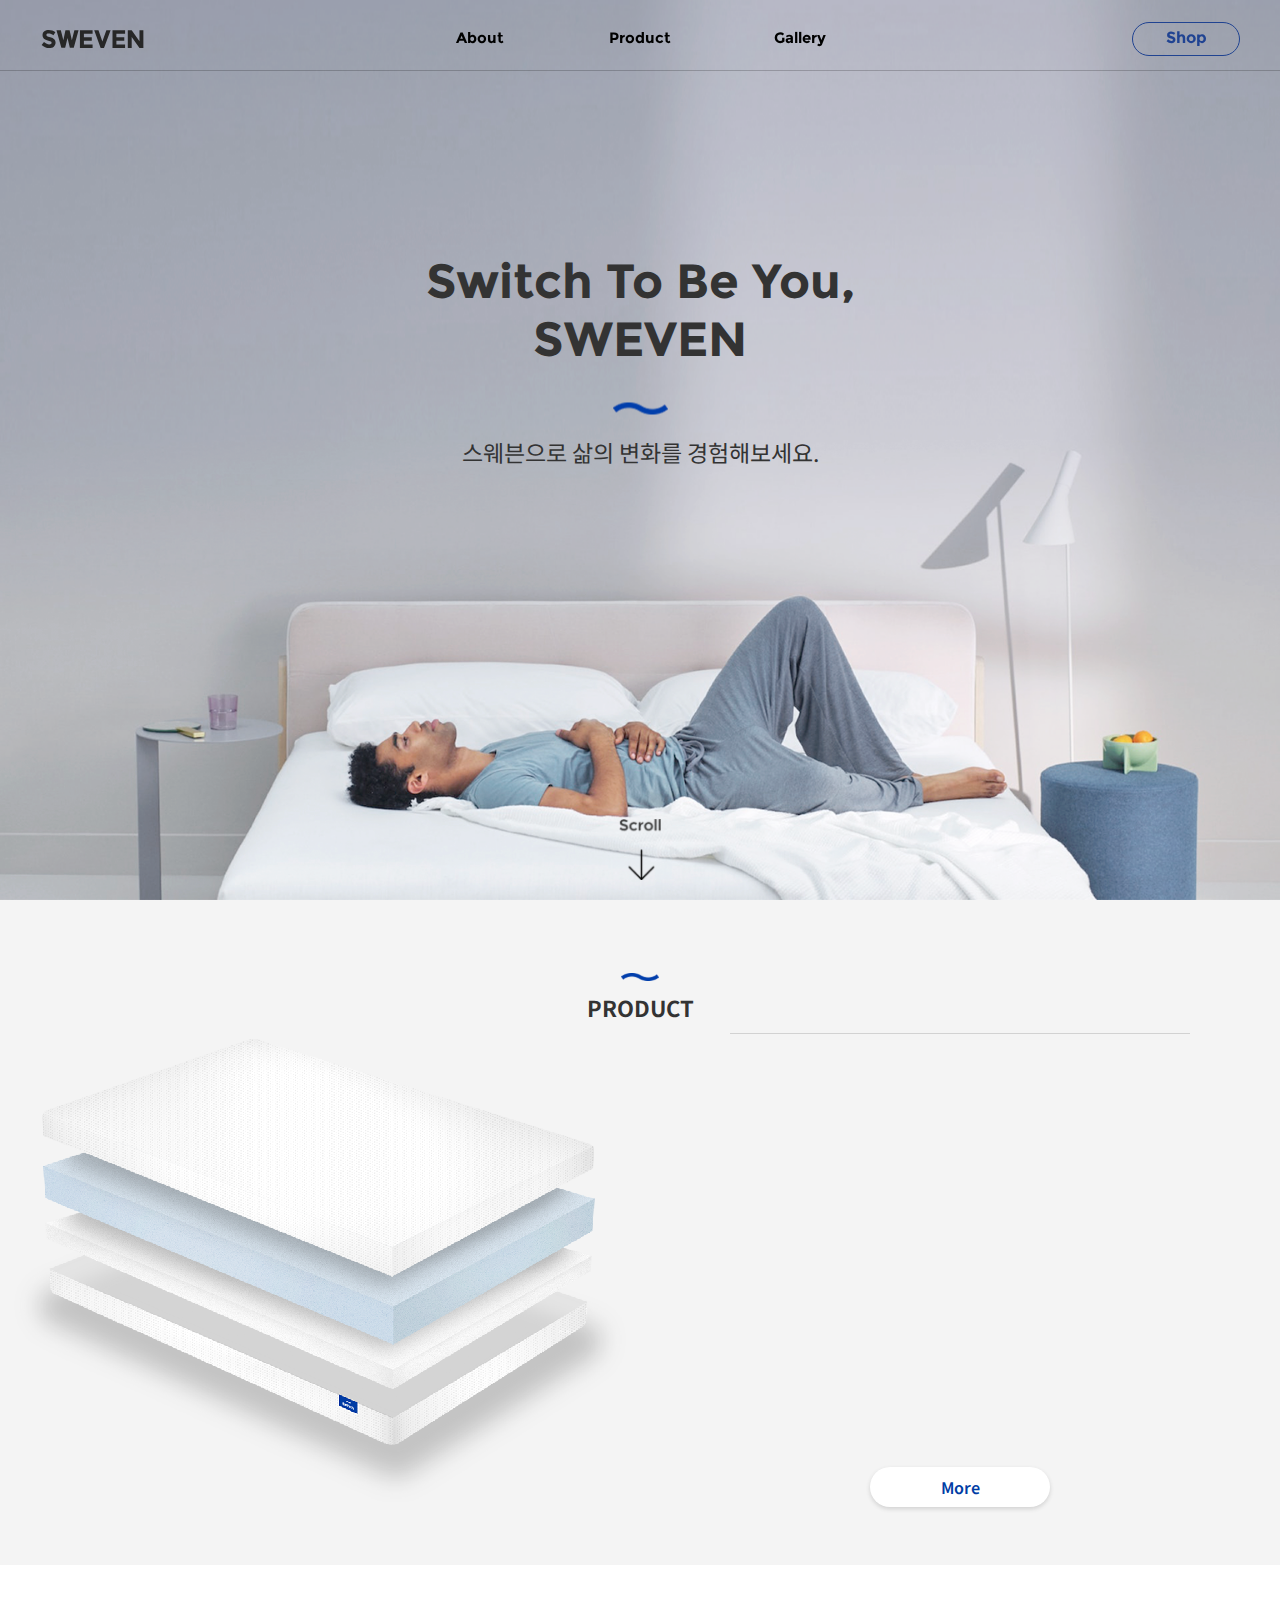
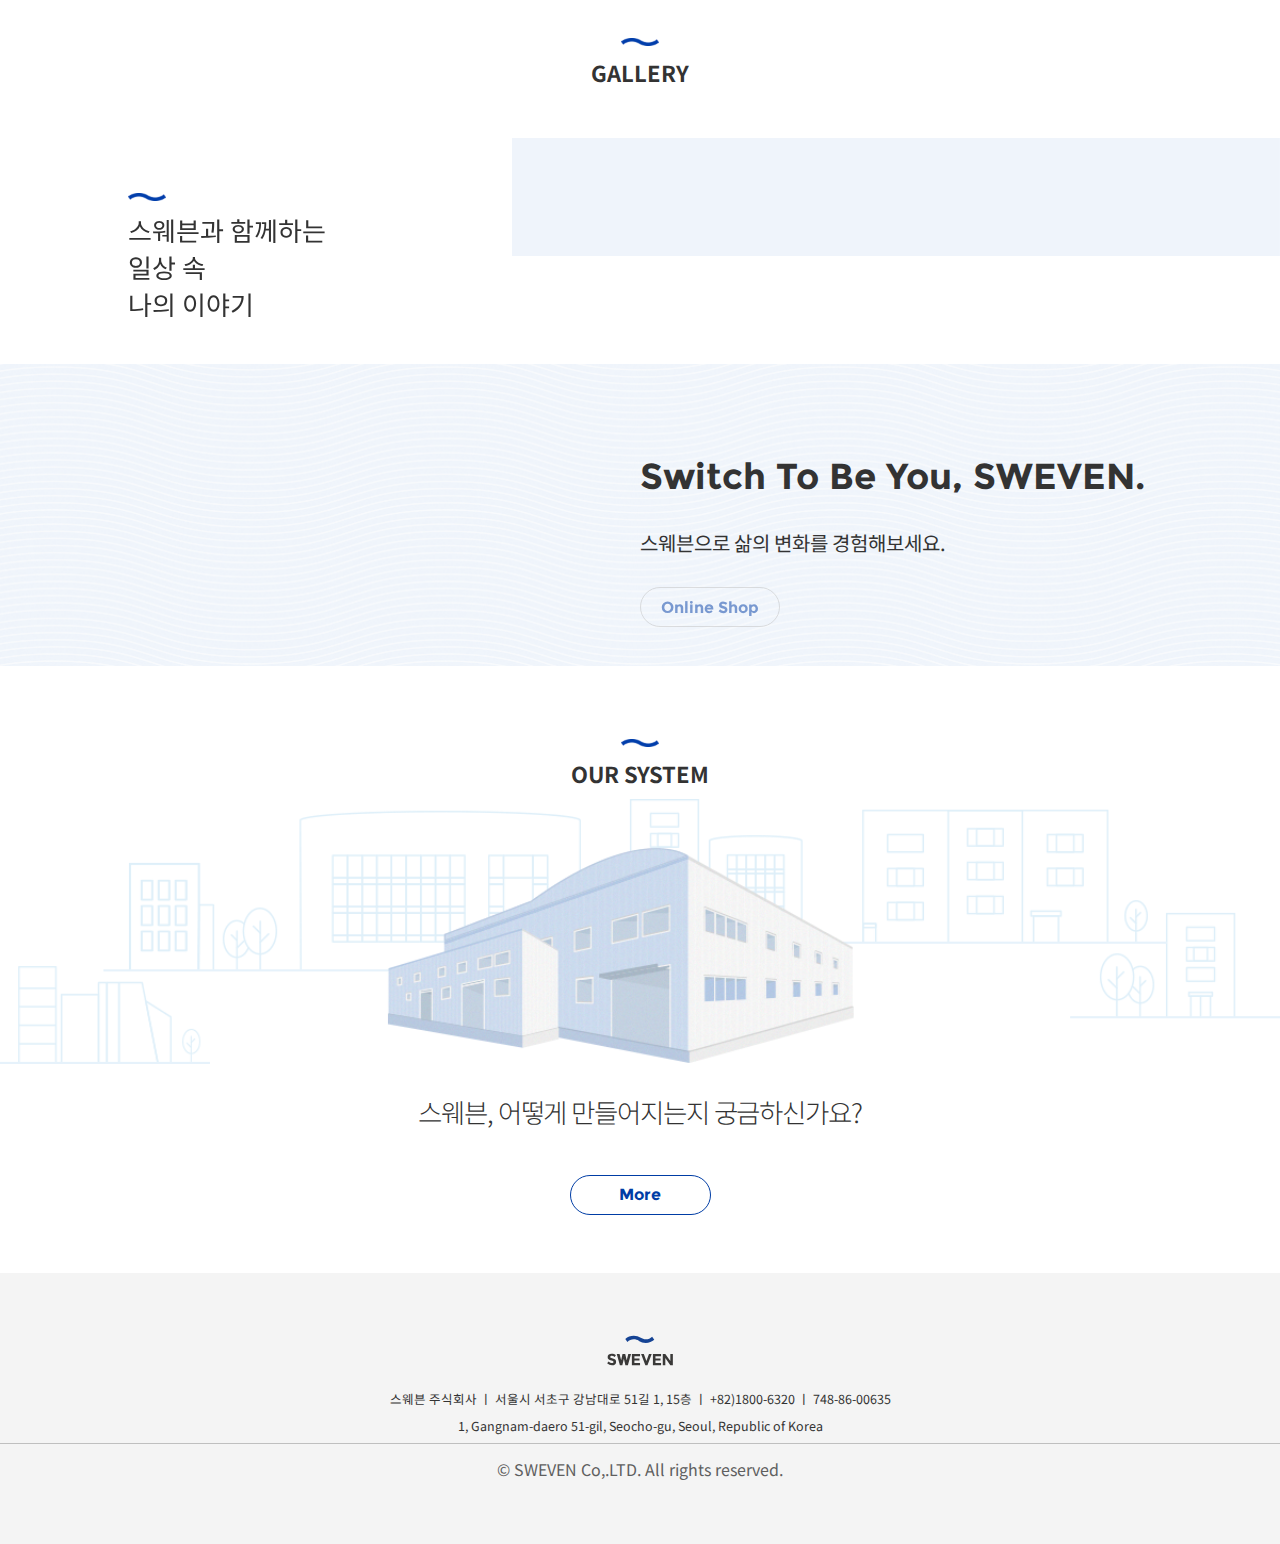
==== commit a46a822c: "반응형 최적화 작업 - 진행중, 웹폰트 추가" ====
--- a/index.html
+++ b/index.html
@@ -4,7 +4,7 @@
   <meta charset="UTF-8">
   <meta name="viewport" content="width=device-width, initial-scale=1.0">
   <meta http-equiv="X-UA-Compatible" content="ie=edge">
-  <!-- <link href="https://fonts.googleapis.com/css?family=Montserrat" rel="stylesheet"> -->
+  <link href="https://fonts.googleapis.com/css?family=Noto+Sans|Noto+Sans+KR" rel="stylesheet">
   <link rel="stylesheet" href="css/common.css">
   <link rel="stylesheet" href="css/flickity.css">
   <link rel="stylesheet" href="css/style.css">
--- a/css/responsive.css
+++ b/css/responsive.css
@@ -157,19 +157,26 @@
 /* product page */
 @media (max-width:768px) {
   .product .section.foam {
-    padding: 0 5%;
+    padding: 25px 0 0;
   }
   .product .section.foam .sub_section {
     padding: 18px 0;
   }
   .product .section .sub_section.first {
     flex-direction: column-reverse;
+    width: 90%; 
+    margin: 0 auto;
   }
   .product .section .sub_section.second {
     flex-direction: column;
+    width: 90%;
+    margin: 0 auto;
+  }
+  .product .section.foam .sub_section.third img {
+    padding: 20px 0 0 15px;
   }
   .product .section.foam .sub_section.third div.is-mobile ul {
-    padding: 10px 25px;
+    padding: 10px 5%;
     background-color: #f8fcff;
   }
   .product .section.foam .sub_section.third div.is-mobile ul li {
@@ -194,8 +201,9 @@
   .product .section.foam .sub_section .cont.txt {
     padding: 15px 0;
   }
+  
   .product .section.cover .sub_section .about_tensel {
-    padding: 39px 5% 51px;
+    padding: 50px 0 41px;
   }
   .product .section.cover .banner_cover {
     height: 0;
@@ -212,14 +220,14 @@
   .product .section.cover .sub_section .about_tensel h3 {
     font-size: 20.5px;
   }
-  .product .section.cover .sub_section .tensel_info .product_m_slide {
-    
-  }
+  .product .section.cover .sub_section .tensel_info .product_m_slide .flickity-slider {
+
+}
   .product .section.cover .sub_section .tensel_info .product_m_slide .slides {
-    width: 80%;
+    width: 75%;
     min-height: 100%;
-    margin: 0 5%;
-    padding: 82px 0;
+    margin: 0 7%;
+    padding: 45px 0;
     border: 1px solid #8a8a8a;
     text-align: center;
   }
@@ -239,8 +247,6 @@
     display: none;
   }
   .product .section.cover .sub_section.second .flex_cont {
-    width: 90%;
-    margin: 0 auto;
     flex-direction: column;
     padding: 15px 0;
   }
@@ -299,3 +305,18 @@
     font-size: 17.5px;
   }
 }
+
+/* gallery page */
+
+@media (max-width: 768px) {
+  .gallery {
+    padding-top: 90px;
+  }
+  .gallery .wrap .gallery_list {
+    flex-direction: column;
+  }
+  .gallery .wrap .gallery_list .list {
+    width: 90%;
+    margin: 0 auto 25px;
+  }
+}
